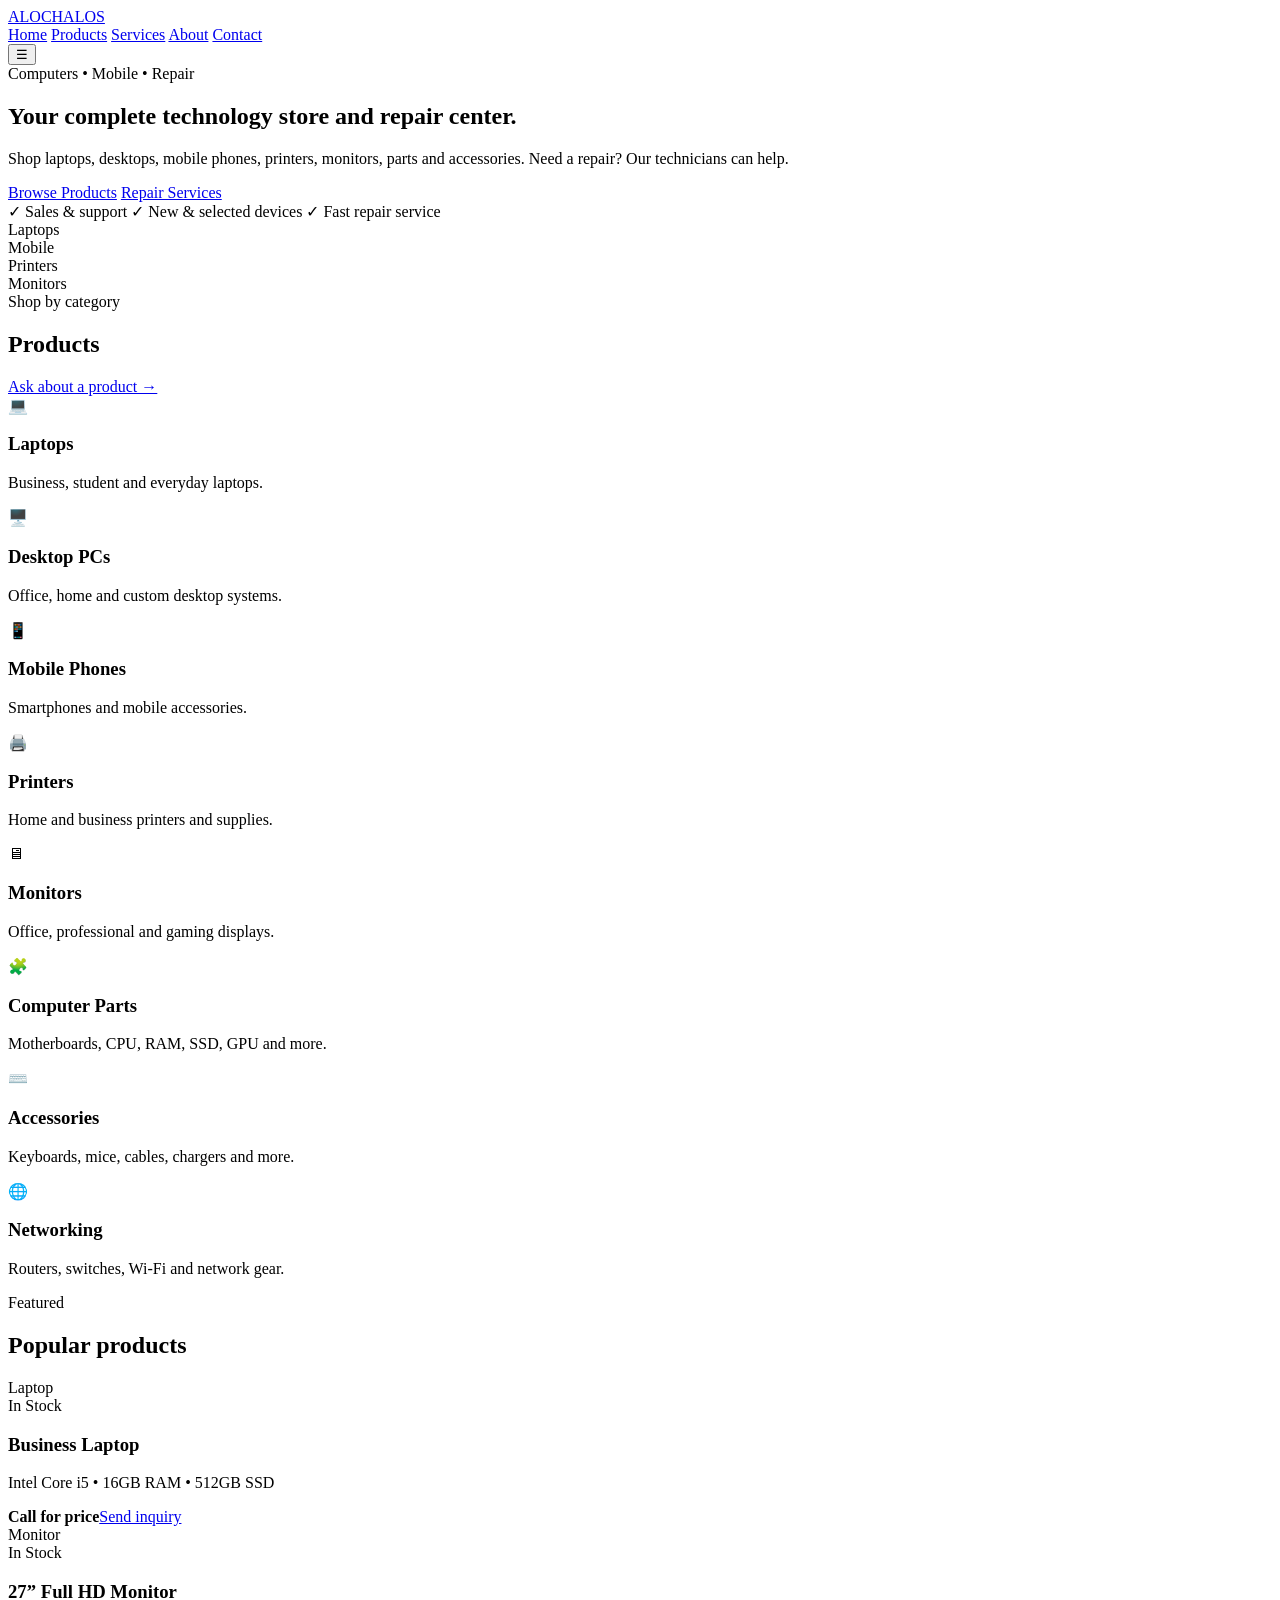
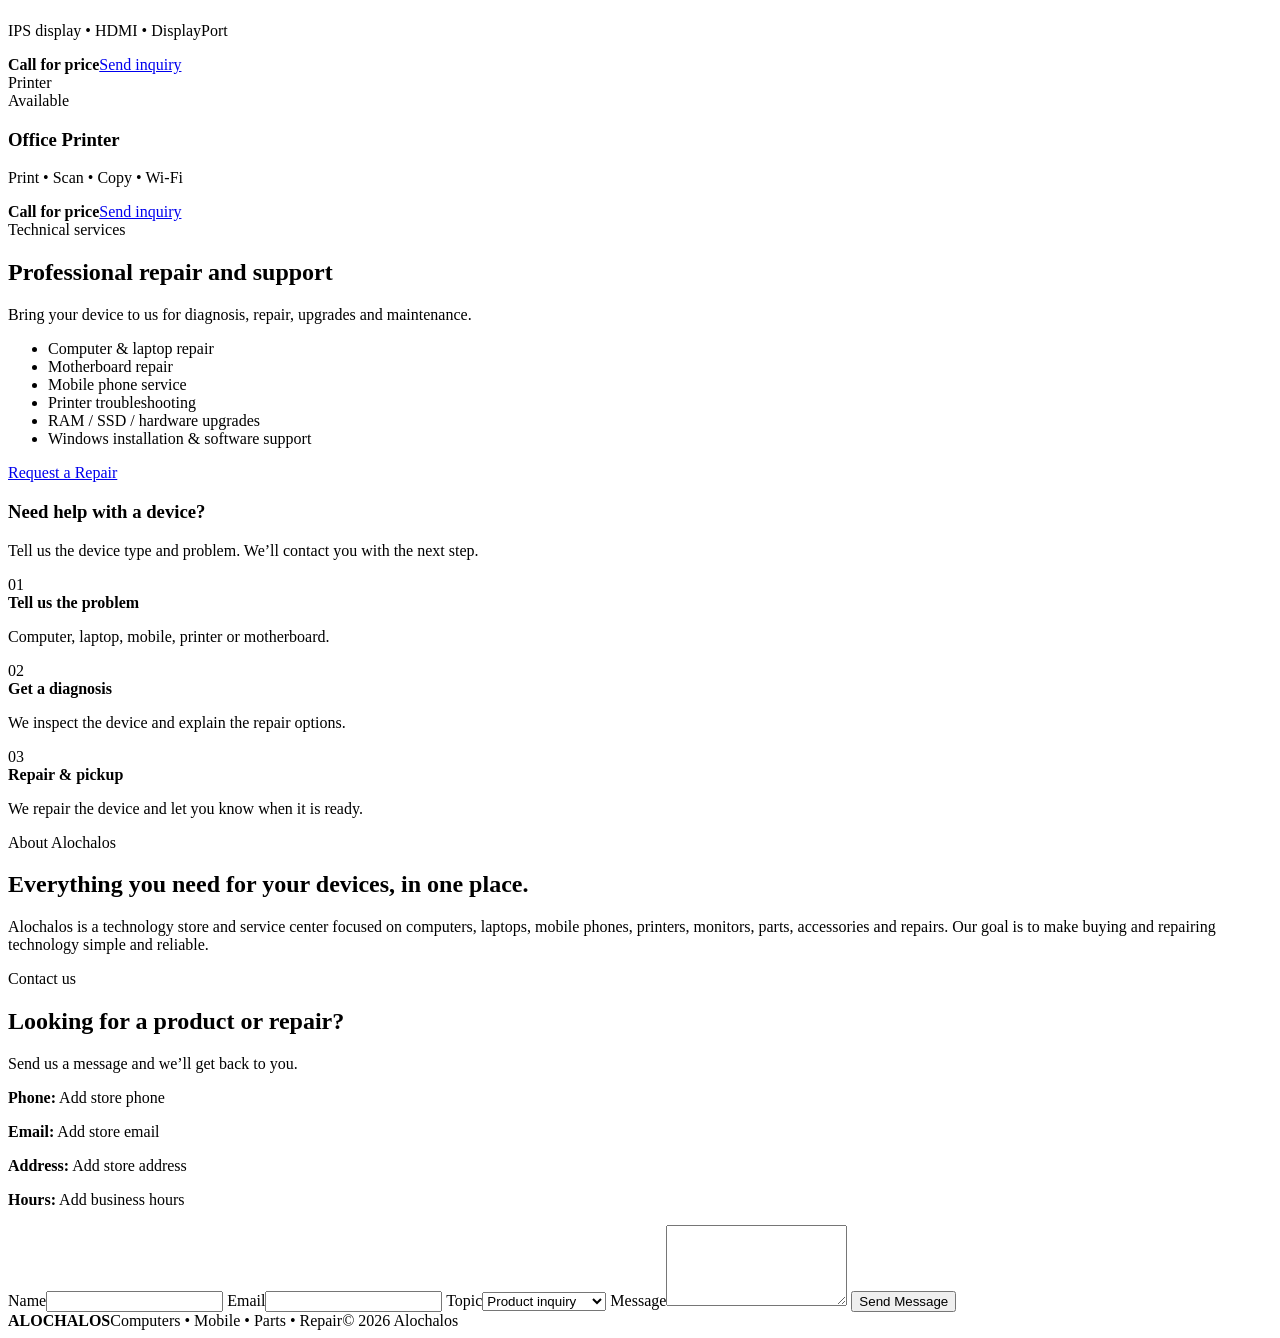
==== index.html @ 3db4b098 "Create initial Alochalos website homepage" ====
<!DOCTYPE html>
<html lang="en">
<head>
  <meta charset="UTF-8" />
  <meta name="viewport" content="width=device-width, initial-scale=1.0" />
  <title>Alochalos | Computers, Mobile & Repair Services</title>
  <meta name="description" content="Alochalos offers computers, laptops, mobile phones, printers, monitors, computer parts and professional repair services." />
  <link rel="stylesheet" href="styles.css" />
</head>
<body>
  <header class="topbar">
    <div class="container nav-wrap">
      <a class="brand" href="#home">ALOCHALOS</a>
      <nav id="nav" class="nav">
        <a href="#home">Home</a>
        <a href="#products">Products</a>
        <a href="#services">Services</a>
        <a href="#about">About</a>
        <a href="#contact">Contact</a>
      </nav>
      <button class="menu-btn" aria-label="Open menu" onclick="toggleMenu()">☰</button>
    </div>
  </header>

  <main>
    <section id="home" class="hero">
      <div class="container hero-grid">
        <div>
          <span class="eyebrow">Computers • Mobile • Repair</span>
          <h1>Your complete technology store and repair center.</h1>
          <p>Shop laptops, desktops, mobile phones, printers, monitors, parts and accessories. Need a repair? Our technicians can help.</p>
          <div class="hero-actions">
            <a class="btn btn-primary" href="#products">Browse Products</a>
            <a class="btn btn-secondary" href="#services">Repair Services</a>
          </div>
          <div class="trust-row">
            <span>✓ Sales & support</span>
            <span>✓ New & selected devices</span>
            <span>✓ Fast repair service</span>
          </div>
        </div>
        <div class="hero-card">
          <div class="device-card laptop"><span>Laptops</span></div>
          <div class="device-card phone"><span>Mobile</span></div>
          <div class="device-card printer"><span>Printers</span></div>
          <div class="device-card monitor"><span>Monitors</span></div>
        </div>
      </div>
    </section>

    <section id="products" class="section">
      <div class="container">
        <div class="section-heading">
          <div><span class="eyebrow">Shop by category</span><h2>Products</h2></div>
          <a class="text-link" href="#contact">Ask about a product →</a>
        </div>
        <div class="category-grid">
          <article class="category"><div class="icon">💻</div><h3>Laptops</h3><p>Business, student and everyday laptops.</p></article>
          <article class="category"><div class="icon">🖥️</div><h3>Desktop PCs</h3><p>Office, home and custom desktop systems.</p></article>
          <article class="category"><div class="icon">📱</div><h3>Mobile Phones</h3><p>Smartphones and mobile accessories.</p></article>
          <article class="category"><div class="icon">🖨️</div><h3>Printers</h3><p>Home and business printers and supplies.</p></article>
          <article class="category"><div class="icon">🖥</div><h3>Monitors</h3><p>Office, professional and gaming displays.</p></article>
          <article class="category"><div class="icon">🧩</div><h3>Computer Parts</h3><p>Motherboards, CPU, RAM, SSD, GPU and more.</p></article>
          <article class="category"><div class="icon">⌨️</div><h3>Accessories</h3><p>Keyboards, mice, cables, chargers and more.</p></article>
          <article class="category"><div class="icon">🌐</div><h3>Networking</h3><p>Routers, switches, Wi‑Fi and network gear.</p></article>
        </div>
      </div>
    </section>

    <section class="section alt">
      <div class="container">
        <div class="section-heading"><div><span class="eyebrow">Featured</span><h2>Popular products</h2></div></div>
        <div class="product-grid">
          <article class="product-card"><div class="product-image">Laptop</div><span class="badge">In Stock</span><h3>Business Laptop</h3><p>Intel Core i5 • 16GB RAM • 512GB SSD</p><strong>Call for price</strong><a href="#contact">Send inquiry</a></article>
          <article class="product-card"><div class="product-image">Monitor</div><span class="badge">In Stock</span><h3>27” Full HD Monitor</h3><p>IPS display • HDMI • DisplayPort</p><strong>Call for price</strong><a href="#contact">Send inquiry</a></article>
          <article class="product-card"><div class="product-image">Printer</div><span class="badge">Available</span><h3>Office Printer</h3><p>Print • Scan • Copy • Wi‑Fi</p><strong>Call for price</strong><a href="#contact">Send inquiry</a></article>
        </div>
      </div>
    </section>

    <section id="services" class="section services-section">
      <div class="container services-grid">
        <div>
          <span class="eyebrow">Technical services</span>
          <h2>Professional repair and support</h2>
          <p>Bring your device to us for diagnosis, repair, upgrades and maintenance.</p>
          <ul class="service-list">
            <li>Computer & laptop repair</li>
            <li>Motherboard repair</li>
            <li>Mobile phone service</li>
            <li>Printer troubleshooting</li>
            <li>RAM / SSD / hardware upgrades</li>
            <li>Windows installation & software support</li>
          </ul>
          <a class="btn btn-primary" href="#contact">Request a Repair</a>
        </div>
        <div class="repair-panel">
          <h3>Need help with a device?</h3>
          <p>Tell us the device type and problem. We’ll contact you with the next step.</p>
          <div class="repair-item"><span>01</span><div><strong>Tell us the problem</strong><p>Computer, laptop, mobile, printer or motherboard.</p></div></div>
          <div class="repair-item"><span>02</span><div><strong>Get a diagnosis</strong><p>We inspect the device and explain the repair options.</p></div></div>
          <div class="repair-item"><span>03</span><div><strong>Repair & pickup</strong><p>We repair the device and let you know when it is ready.</p></div></div>
        </div>
      </div>
    </section>

    <section id="about" class="section alt">
      <div class="container about-grid">
        <div><span class="eyebrow">About Alochalos</span><h2>Everything you need for your devices, in one place.</h2></div>
        <p>Alochalos is a technology store and service center focused on computers, laptops, mobile phones, printers, monitors, parts, accessories and repairs. Our goal is to make buying and repairing technology simple and reliable.</p>
      </div>
    </section>

    <section id="contact" class="section contact-section">
      <div class="container contact-grid">
        <div>
          <span class="eyebrow">Contact us</span>
          <h2>Looking for a product or repair?</h2>
          <p>Send us a message and we’ll get back to you.</p>
          <div class="contact-info">
            <p><strong>Phone:</strong> Add store phone</p>
            <p><strong>Email:</strong> Add store email</p>
            <p><strong>Address:</strong> Add store address</p>
            <p><strong>Hours:</strong> Add business hours</p>
          </div>
        </div>
        <form class="contact-form" action="mailto:info@alochalos.info" method="post" enctype="text/plain">
          <label>Name<input type="text" name="name" required /></label>
          <label>Email<input type="email" name="email" required /></label>
          <label>Topic<select name="topic"><option>Product inquiry</option><option>Repair request</option><option>General question</option></select></label>
          <label>Message<textarea name="message" rows="5" required></textarea></label>
          <button class="btn btn-primary" type="submit">Send Message</button>
        </form>
      </div>
    </section>
  </main>

  <footer class="footer">
    <div class="container footer-row"><strong>ALOCHALOS</strong><span>Computers • Mobile • Parts • Repair</span><span>© 2026 Alochalos</span></div>
  </footer>

  <script src="script.js"></script>
</body>
</html>
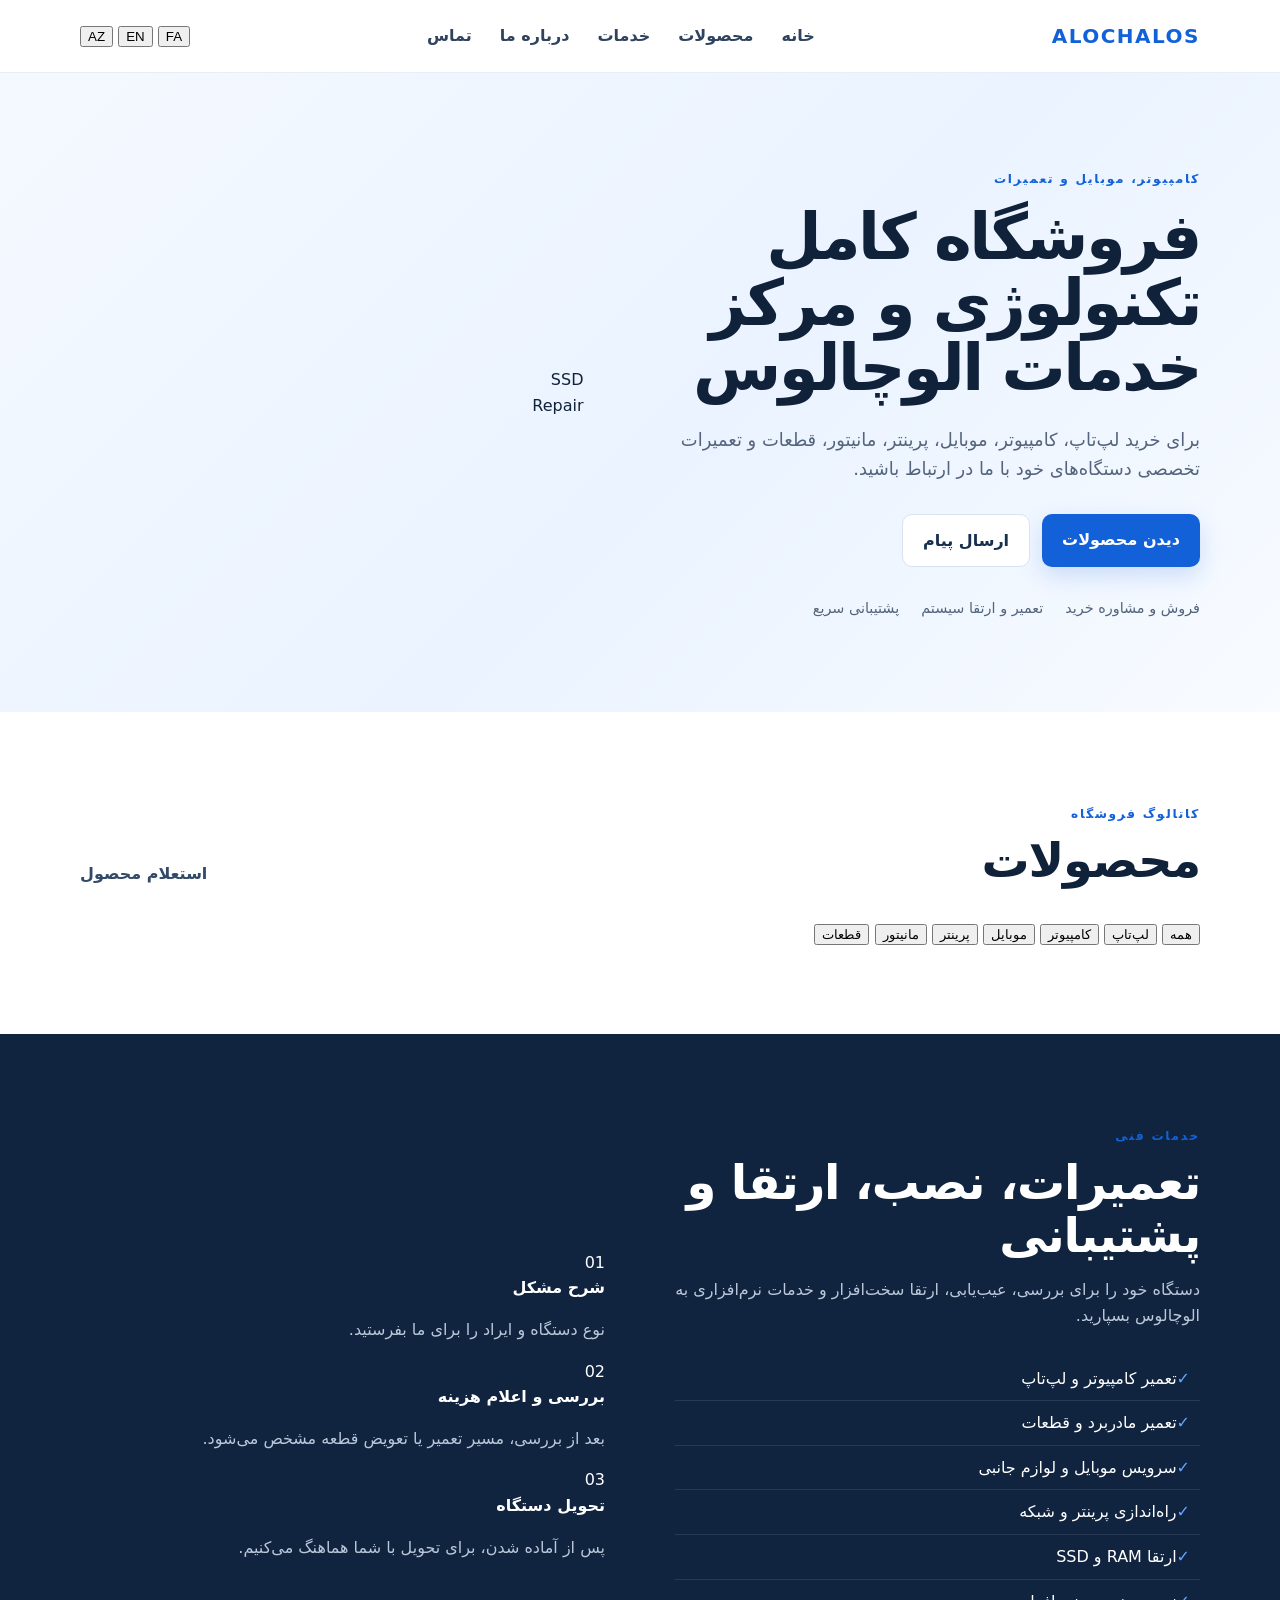
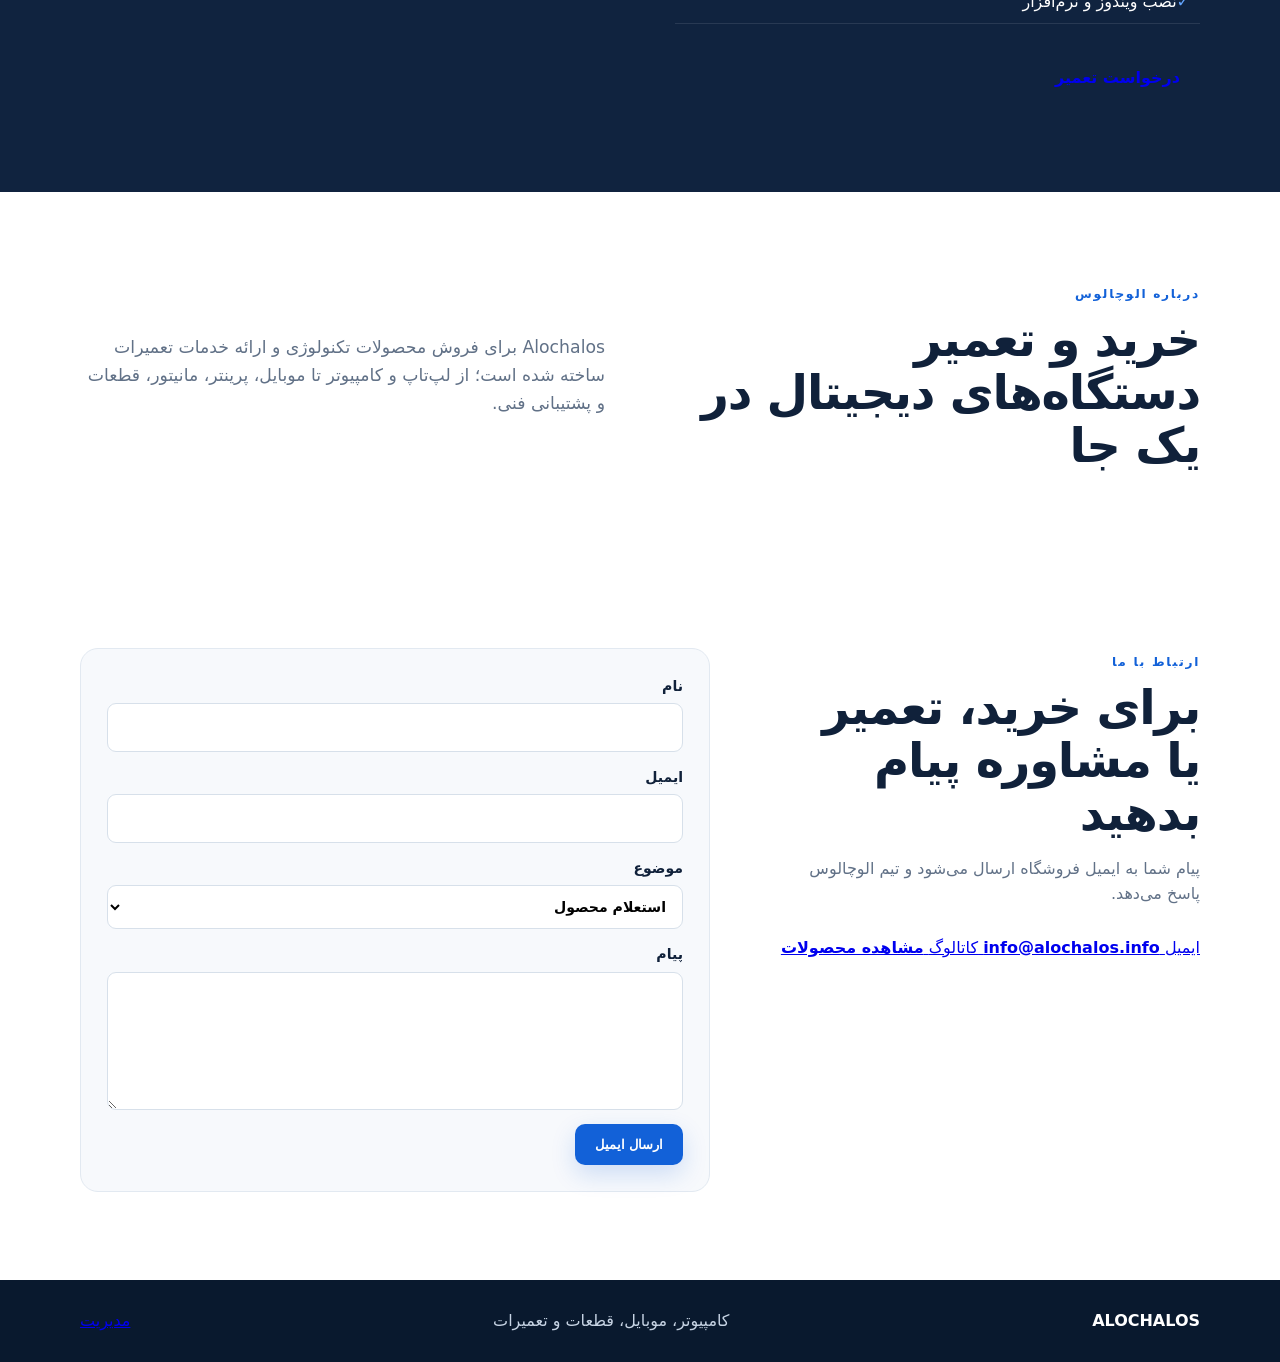
==== commit 75d355b0: "Add multilingual catalog website" ====
--- a/index.html
+++ b/index.html
@@ -1,144 +1,169 @@
-<!DOCTYPE html>
-<html lang="en">
+<!doctype html>
+<html lang="fa" dir="rtl">
 <head>
   <meta charset="UTF-8" />
   <meta name="viewport" content="width=device-width, initial-scale=1.0" />
-  <title>Alochalos | Computers, Mobile & Repair Services</title>
-  <meta name="description" content="Alochalos offers computers, laptops, mobile phones, printers, monitors, computer parts and professional repair services." />
+  <title>Alochalos | فروشگاه تکنولوژی و تعمیرات</title>
+  <meta name="description" content="Alochalos فروشگاه کامپیوتر، لپ‌تاپ، موبایل، پرینتر، مانیتور، قطعات و خدمات تعمیرات تخصصی." />
   <link rel="stylesheet" href="styles.css" />
 </head>
 <body>
   <header class="topbar">
     <div class="container nav-wrap">
-      <a class="brand" href="#home">ALOCHALOS</a>
-      <nav id="nav" class="nav">
-        <a href="#home">Home</a>
-        <a href="#products">Products</a>
-        <a href="#services">Services</a>
-        <a href="#about">About</a>
-        <a href="#contact">Contact</a>
+      <a class="brand" href="#home" aria-label="Alochalos home">ALOCHALOS</a>
+      <nav id="nav" class="nav" aria-label="Main navigation">
+        <a href="#home" data-i18n="nav.home">خانه</a>
+        <a href="#products" data-i18n="nav.products">محصولات</a>
+        <a href="#services" data-i18n="nav.services">خدمات</a>
+        <a href="#about" data-i18n="nav.about">درباره ما</a>
+        <a href="#contact" data-i18n="nav.contact">تماس</a>
       </nav>
-      <button class="menu-btn" aria-label="Open menu" onclick="toggleMenu()">☰</button>
+      <div class="header-actions">
+        <div class="language-tabs" aria-label="Language selector">
+          <button type="button" class="lang-btn active" data-lang="fa">FA</button>
+          <button type="button" class="lang-btn" data-lang="en">EN</button>
+          <button type="button" class="lang-btn" data-lang="az">AZ</button>
+        </div>
+        <button class="menu-btn" type="button" aria-label="Open menu" onclick="toggleMenu()">Menu</button>
+      </div>
     </div>
   </header>
 
   <main>
     <section id="home" class="hero">
       <div class="container hero-grid">
-        <div>
-          <span class="eyebrow">Computers • Mobile • Repair</span>
-          <h1>Your complete technology store and repair center.</h1>
-          <p>Shop laptops, desktops, mobile phones, printers, monitors, parts and accessories. Need a repair? Our technicians can help.</p>
+        <div class="hero-copy">
+          <span class="eyebrow" data-i18n="hero.eyebrow">کامپیوتر، موبایل و تعمیرات</span>
+          <h1 data-i18n="hero.title">فروشگاه کامل تکنولوژی و مرکز خدمات الوچالوس</h1>
+          <p data-i18n="hero.text">برای خرید لپ‌تاپ، کامپیوتر، موبایل، پرینتر، مانیتور، قطعات و تعمیرات تخصصی دستگاه‌های خود با ما در ارتباط باشید.</p>
           <div class="hero-actions">
-            <a class="btn btn-primary" href="#products">Browse Products</a>
-            <a class="btn btn-secondary" href="#services">Repair Services</a>
+            <a class="btn btn-primary" href="#products" data-i18n="hero.productsButton">دیدن محصولات</a>
+            <a class="btn btn-secondary" href="#contact" data-i18n="hero.contactButton">ارسال پیام</a>
           </div>
           <div class="trust-row">
-            <span>✓ Sales & support</span>
-            <span>✓ New & selected devices</span>
-            <span>✓ Fast repair service</span>
+            <span data-i18n="hero.trust1">فروش و مشاوره خرید</span>
+            <span data-i18n="hero.trust2">تعمیر و ارتقا سیستم</span>
+            <span data-i18n="hero.trust3">پشتیبانی سریع</span>
           </div>
         </div>
-        <div class="hero-card">
-          <div class="device-card laptop"><span>Laptops</span></div>
-          <div class="device-card phone"><span>Mobile</span></div>
-          <div class="device-card printer"><span>Printers</span></div>
-          <div class="device-card monitor"><span>Monitors</span></div>
+        <div class="hero-visual" aria-hidden="true">
+          <div class="display-frame">
+            <div class="screen-line wide"></div>
+            <div class="screen-line"></div>
+            <div class="screen-grid">
+              <span></span><span></span><span></span><span></span>
+            </div>
+          </div>
+          <div class="phone-frame"></div>
+          <div class="chip-card">SSD</div>
+          <div class="service-card">Repair</div>
         </div>
       </div>
     </section>
 
-    <section id="products" class="section">
+    <section id="products" class="section products-section">
       <div class="container">
         <div class="section-heading">
-          <div><span class="eyebrow">Shop by category</span><h2>Products</h2></div>
-          <a class="text-link" href="#contact">Ask about a product →</a>
+          <div>
+            <span class="eyebrow" data-i18n="products.eyebrow">کاتالوگ فروشگاه</span>
+            <h2 data-i18n="products.title">محصولات</h2>
+          </div>
+          <a class="text-link" href="#contact" data-i18n="products.askLink">استعلام محصول</a>
         </div>
-        <div class="category-grid">
-          <article class="category"><div class="icon">💻</div><h3>Laptops</h3><p>Business, student and everyday laptops.</p></article>
-          <article class="category"><div class="icon">🖥️</div><h3>Desktop PCs</h3><p>Office, home and custom desktop systems.</p></article>
-          <article class="category"><div class="icon">📱</div><h3>Mobile Phones</h3><p>Smartphones and mobile accessories.</p></article>
-          <article class="category"><div class="icon">🖨️</div><h3>Printers</h3><p>Home and business printers and supplies.</p></article>
-          <article class="category"><div class="icon">🖥</div><h3>Monitors</h3><p>Office, professional and gaming displays.</p></article>
-          <article class="category"><div class="icon">🧩</div><h3>Computer Parts</h3><p>Motherboards, CPU, RAM, SSD, GPU and more.</p></article>
-          <article class="category"><div class="icon">⌨️</div><h3>Accessories</h3><p>Keyboards, mice, cables, chargers and more.</p></article>
-          <article class="category"><div class="icon">🌐</div><h3>Networking</h3><p>Routers, switches, Wi‑Fi and network gear.</p></article>
+
+        <div class="filter-row" id="categoryFilters" aria-label="Product categories">
+          <button class="filter-btn active" type="button" data-filter="all" data-i18n="categories.all">همه</button>
+          <button class="filter-btn" type="button" data-filter="laptops" data-i18n="categories.laptops">لپ‌تاپ</button>
+          <button class="filter-btn" type="button" data-filter="desktops" data-i18n="categories.desktops">کامپیوتر</button>
+          <button class="filter-btn" type="button" data-filter="mobile" data-i18n="categories.mobile">موبایل</button>
+          <button class="filter-btn" type="button" data-filter="printers" data-i18n="categories.printers">پرینتر</button>
+          <button class="filter-btn" type="button" data-filter="monitors" data-i18n="categories.monitors">مانیتور</button>
+          <button class="filter-btn" type="button" data-filter="parts" data-i18n="categories.parts">قطعات</button>
         </div>
-      </div>
-    </section>
 
-    <section class="section alt">
-      <div class="container">
-        <div class="section-heading"><div><span class="eyebrow">Featured</span><h2>Popular products</h2></div></div>
-        <div class="product-grid">
-          <article class="product-card"><div class="product-image">Laptop</div><span class="badge">In Stock</span><h3>Business Laptop</h3><p>Intel Core i5 • 16GB RAM • 512GB SSD</p><strong>Call for price</strong><a href="#contact">Send inquiry</a></article>
-          <article class="product-card"><div class="product-image">Monitor</div><span class="badge">In Stock</span><h3>27” Full HD Monitor</h3><p>IPS display • HDMI • DisplayPort</p><strong>Call for price</strong><a href="#contact">Send inquiry</a></article>
-          <article class="product-card"><div class="product-image">Printer</div><span class="badge">Available</span><h3>Office Printer</h3><p>Print • Scan • Copy • Wi‑Fi</p><strong>Call for price</strong><a href="#contact">Send inquiry</a></article>
-        </div>
+        <div class="product-grid" id="productsGrid" aria-live="polite"></div>
       </div>
     </section>
 
     <section id="services" class="section services-section">
       <div class="container services-grid">
         <div>
-          <span class="eyebrow">Technical services</span>
-          <h2>Professional repair and support</h2>
-          <p>Bring your device to us for diagnosis, repair, upgrades and maintenance.</p>
+          <span class="eyebrow" data-i18n="services.eyebrow">خدمات فنی</span>
+          <h2 data-i18n="services.title">تعمیرات، نصب، ارتقا و پشتیبانی</h2>
+          <p data-i18n="services.text">دستگاه خود را برای بررسی، عیب‌یابی، ارتقا سخت‌افزار و خدمات نرم‌افزاری به الوچالوس بسپارید.</p>
           <ul class="service-list">
-            <li>Computer & laptop repair</li>
-            <li>Motherboard repair</li>
-            <li>Mobile phone service</li>
-            <li>Printer troubleshooting</li>
-            <li>RAM / SSD / hardware upgrades</li>
-            <li>Windows installation & software support</li>
+            <li data-i18n="services.item1">تعمیر کامپیوتر و لپ‌تاپ</li>
+            <li data-i18n="services.item2">تعمیر مادربرد و قطعات</li>
+            <li data-i18n="services.item3">سرویس موبایل و لوازم جانبی</li>
+            <li data-i18n="services.item4">راه‌اندازی پرینتر و شبکه</li>
+            <li data-i18n="services.item5">ارتقا RAM و SSD</li>
+            <li data-i18n="services.item6">نصب ویندوز و نرم‌افزار</li>
           </ul>
-          <a class="btn btn-primary" href="#contact">Request a Repair</a>
+          <a class="btn btn-light" href="#contact" data-i18n="services.button">درخواست تعمیر</a>
         </div>
-        <div class="repair-panel">
-          <h3>Need help with a device?</h3>
-          <p>Tell us the device type and problem. We’ll contact you with the next step.</p>
-          <div class="repair-item"><span>01</span><div><strong>Tell us the problem</strong><p>Computer, laptop, mobile, printer or motherboard.</p></div></div>
-          <div class="repair-item"><span>02</span><div><strong>Get a diagnosis</strong><p>We inspect the device and explain the repair options.</p></div></div>
-          <div class="repair-item"><span>03</span><div><strong>Repair & pickup</strong><p>We repair the device and let you know when it is ready.</p></div></div>
+        <div class="process-panel">
+          <div class="process-item">
+            <span>01</span>
+            <div><strong data-i18n="process.oneTitle">شرح مشکل</strong><p data-i18n="process.oneText">نوع دستگاه و ایراد را برای ما بفرستید.</p></div>
+          </div>
+          <div class="process-item">
+            <span>02</span>
+            <div><strong data-i18n="process.twoTitle">بررسی و اعلام هزینه</strong><p data-i18n="process.twoText">بعد از بررسی، مسیر تعمیر یا تعویض قطعه مشخص می‌شود.</p></div>
+          </div>
+          <div class="process-item">
+            <span>03</span>
+            <div><strong data-i18n="process.threeTitle">تحویل دستگاه</strong><p data-i18n="process.threeText">پس از آماده شدن، برای تحویل با شما هماهنگ می‌کنیم.</p></div>
+          </div>
         </div>
       </div>
     </section>
 
-    <section id="about" class="section alt">
+    <section id="about" class="section about-section">
       <div class="container about-grid">
-        <div><span class="eyebrow">About Alochalos</span><h2>Everything you need for your devices, in one place.</h2></div>
-        <p>Alochalos is a technology store and service center focused on computers, laptops, mobile phones, printers, monitors, parts, accessories and repairs. Our goal is to make buying and repairing technology simple and reliable.</p>
+        <div>
+          <span class="eyebrow" data-i18n="about.eyebrow">درباره الوچالوس</span>
+          <h2 data-i18n="about.title">خرید و تعمیر دستگاه‌های دیجیتال در یک جا</h2>
+        </div>
+        <p data-i18n="about.text">Alochalos برای فروش محصولات تکنولوژی و ارائه خدمات تعمیرات ساخته شده است؛ از لپ‌تاپ و کامپیوتر تا موبایل، پرینتر، مانیتور، قطعات و پشتیبانی فنی.</p>
       </div>
     </section>
 
     <section id="contact" class="section contact-section">
       <div class="container contact-grid">
         <div>
-          <span class="eyebrow">Contact us</span>
-          <h2>Looking for a product or repair?</h2>
-          <p>Send us a message and we’ll get back to you.</p>
+          <span class="eyebrow" data-i18n="contact.eyebrow">ارتباط با ما</span>
+          <h2 data-i18n="contact.title">برای خرید، تعمیر یا مشاوره پیام بدهید</h2>
+          <p data-i18n="contact.text">پیام شما به ایمیل فروشگاه ارسال می‌شود و تیم الوچالوس پاسخ می‌دهد.</p>
           <div class="contact-info">
-            <p><strong>Phone:</strong> Add store phone</p>
-            <p><strong>Email:</strong> Add store email</p>
-            <p><strong>Address:</strong> Add store address</p>
-            <p><strong>Hours:</strong> Add business hours</p>
+            <a class="contact-card" href="mailto:info@alochalos.info">
+              <span data-i18n="contact.emailLabel">ایمیل</span>
+              <strong>info@alochalos.info</strong>
+            </a>
+            <a class="contact-card" href="#products">
+              <span data-i18n="contact.catalogLabel">کاتالوگ</span>
+              <strong data-i18n="contact.catalogText">مشاهده محصولات</strong>
+            </a>
           </div>
         </div>
-        <form class="contact-form" action="mailto:info@alochalos.info" method="post" enctype="text/plain">
-          <label>Name<input type="text" name="name" required /></label>
-          <label>Email<input type="email" name="email" required /></label>
-          <label>Topic<select name="topic"><option>Product inquiry</option><option>Repair request</option><option>General question</option></select></label>
-          <label>Message<textarea name="message" rows="5" required></textarea></label>
-          <button class="btn btn-primary" type="submit">Send Message</button>
+        <form class="contact-form" id="contactForm">
+          <label><span data-i18n="form.name">نام</span><input type="text" name="name" required /></label>
+          <label><span data-i18n="form.email">ایمیل</span><input type="email" name="email" required /></label>
+          <label><span data-i18n="form.topic">موضوع</span><select name="topic"><option data-i18n="form.product">استعلام محصول</option><option data-i18n="form.repair">درخواست تعمیر</option><option data-i18n="form.general">سوال عمومی</option></select></label>
+          <label><span data-i18n="form.message">پیام</span><textarea name="message" rows="5" required></textarea></label>
+          <button class="btn btn-primary" type="submit" data-i18n="form.send">ارسال ایمیل</button>
         </form>
       </div>
     </section>
   </main>
 
   <footer class="footer">
-    <div class="container footer-row"><strong>ALOCHALOS</strong><span>Computers • Mobile • Parts • Repair</span><span>© 2026 Alochalos</span></div>
+    <div class="container footer-row">
+      <strong>ALOCHALOS</strong>
+      <span data-i18n="footer.tagline">کامپیوتر، موبایل، قطعات و تعمیرات</span>
+      <a href="admin.html" data-i18n="footer.admin">مدیریت</a>
+    </div>
   </footer>
 
   <script src="script.js"></script>
 </body>
-</html>+</html>
--- a/styles.css
+++ b/styles.css
@@ -0,0 +1 @@
+*{box-sizing:border-box}html{scroll-behavior:smooth}body{margin:0;font-family:Inter,ui-sans-serif,system-ui,-apple-system,BlinkMacSystemFont,"Segoe UI",sans-serif;color:#10213a;background:#fff;line-height:1.6}.container{width:min(1120px,92%);margin:auto}.topbar{position:sticky;top:0;z-index:20;background:rgba(255,255,255,.94);backdrop-filter:blur(14px);border-bottom:1px solid #e8eef6}.nav-wrap{height:72px;display:flex;align-items:center;justify-content:space-between}.brand{font-weight:900;letter-spacing:1.5px;font-size:1.25rem;color:#1261d8;text-decoration:none}.nav{display:flex;gap:28px}.nav a{color:#30435e;text-decoration:none;font-weight:600}.nav a:hover,.text-link:hover{color:#1261d8}.menu-btn{display:none;border:0;background:none;font-size:1.5rem}.hero{padding:92px 0;background:linear-gradient(135deg,#f5f9ff 0%,#eaf3ff 55%,#f8fbff 100%);overflow:hidden}.hero-grid{display:grid;grid-template-columns:1.05fr .95fr;gap:60px;align-items:center}.eyebrow{text-transform:uppercase;letter-spacing:1.7px;font-size:.76rem;font-weight:800;color:#1261d8}.hero h1{font-size:clamp(2.6rem,5vw,4.7rem);line-height:1.03;letter-spacing:-2.5px;margin:14px 0 24px;max-width:720px}.hero p{font-size:1.12rem;color:#53647c;max-width:620px}.hero-actions{display:flex;gap:12px;margin:30px 0}.btn{display:inline-block;border:0;border-radius:10px;padding:13px 20px;font-weight:750;text-decoration:none;cursor:pointer}.btn-primary{background:#1261d8;color:#fff;box-shadow:0 9px 25px rgba(18,97,216,.18)}.btn-primary:hover{background:#0b51bd}.btn-secondary{background:#fff;color:#16304f;border:1px solid #d8e3f0}.trust-row{display:flex;gap:22px;flex-wrap:wrap;color:#52647b;font-size:.9rem}.hero-card{display:grid;grid-template-columns:1fr 1fr;gap:14px;transform:rotate(2deg)}.device-card{height:180px;border-radius:22px;padding:22px;display:flex;align-items:flex-end;font-size:1.25rem;font-weight:850;box-shadow:0 18px 45px rgba(37,72,118,.12);background:#fff;border:1px solid rgba(255,255,255,.8)}.device-card:nth-child(1){background:linear-gradient(145deg,#1769e0,#69a8ff);color:#fff}.device-card:nth-child(2){background:linear-gradient(145deg,#14263e,#395677);color:#fff}.device-card:nth-child(3){background:linear-gradient(145deg,#fff,#eaf1fa)}.device-card:nth-child(4){background:linear-gradient(145deg,#dbeaff,#fff)}.section{padding:88px 0}.alt{background:#f7f9fc}.section-heading{display:flex;justify-content:space-between;align-items:end;margin-bottom:34px}.section h2{font-size:clamp(2rem,4vw,3rem);line-height:1.1;margin:8px 0 0;letter-spacing:-1.2px}.text-link{color:#314a68;text-decoration:none;font-weight:750}.category-grid{display:grid;grid-template-columns:repeat(4,1fr);gap:16px}.category{border:1px solid #e1e8f1;border-radius:16px;padding:24px;background:#fff;transition:.2s}.category:hover{transform:translateY(-4px);box-shadow:0 16px 35px rgba(40,66,100,.08);border-color:#bcd4f4}.category .icon{font-size:1.8rem}.category h3{margin:13px 0 5px}.category p,.product-card p,.about-grid p,.services-section p,.contact-section p{color:#617187}.product-grid{display:grid;grid-template-columns:repeat(3,1fr);gap:20px}.product-card{background:#fff;border:1px solid #e2e9f1;border-radius:18px;padding:18px;display:flex;flex-direction:column;align-items:flex-start}.product-image{height:190px;width:100%;border-radius:13px;background:linear-gradient(145deg,#e8f2ff,#f9fbfe);display:grid;place-items:center;color:#7190b6;font-size:1.4rem;font-weight:800;margin-bottom:16px}.badge{font-size:.72rem;background:#e8f8ee;color:#247342;padding:4px 8px;border-radius:20px;font-weight:800}.product-card h3{margin:12px 0 0}.product-card strong{margin:4px 0 12px}.product-card a{color:#1261d8;font-weight:750;text-decoration:none}.services-section{background:#10233f;color:#fff}.services-section p{color:#bac8d9}.services-grid{display:grid;grid-template-columns:1fr 1fr;gap:70px;align-items:center}.service-list{list-style:none;padding:0;margin:28px 0}.service-list li{padding:9px 0;border-bottom:1px solid rgba(255,255,255,.1)}.service-list li:before{content:"✓";color:#65a6ff;margin-right:10px}.repair-panel{background:#fff;color:#10213a;padding:30px;border-radius:20px}.repair-panel>p,.repair-item p{color:#687990}.repair-item{display:flex;gap:16px;padding:16px 0;border-top:1px solid #edf1f5}.repair-item>span{display:grid;place-items:center;min-width:38px;height:38px;background:#eaf3ff;color:#1261d8;border-radius:10px;font-weight:850}.repair-item p{margin:2px 0;font-size:.9rem}.about-grid{display:grid;grid-template-columns:1fr 1fr;gap:70px;align-items:center}.about-grid p{font-size:1.08rem}.contact-grid{display:grid;grid-template-columns:.8fr 1.2fr;gap:70px}.contact-info{margin-top:28px}.contact-form{background:#f7f9fc;border:1px solid #e2e9f1;border-radius:18px;padding:26px}.contact-form label{display:block;font-size:.88rem;font-weight:750;margin-bottom:14px}.contact-form input,.contact-form select,.contact-form textarea{display:block;width:100%;margin-top:6px;padding:12px;border:1px solid #d7e0ea;border-radius:9px;background:#fff;font:inherit}.footer{background:#09192e;color:#c7d4e4;padding:28px 0}.footer-row{display:flex;justify-content:space-between;gap:20px;flex-wrap:wrap}.footer strong{color:#fff}@media(max-width:850px){.nav{display:none;position:absolute;top:72px;left:0;right:0;background:#fff;padding:22px 5%;flex-direction:column;border-bottom:1px solid #e4ebf3}.nav.open{display:flex}.menu-btn{display:block}.hero{padding:65px 0}.hero-grid,.services-grid,.about-grid,.contact-grid{grid-template-columns:1fr}.hero-card{margin-top:20px}.category-grid{grid-template-columns:repeat(2,1fr)}.product-grid{grid-template-columns:1fr}.services-grid,.about-grid,.contact-grid{gap:38px}}@media(max-width:520px){.category-grid{grid-template-columns:1fr}.hero-card{grid-template-columns:1fr 1fr}.device-card{height:130px;padding:15px}.hero-actions{flex-direction:column}.btn{text-align:center}.section{padding:65px 0}.section-heading{align-items:flex-start;gap:15px;flex-direction:column}}
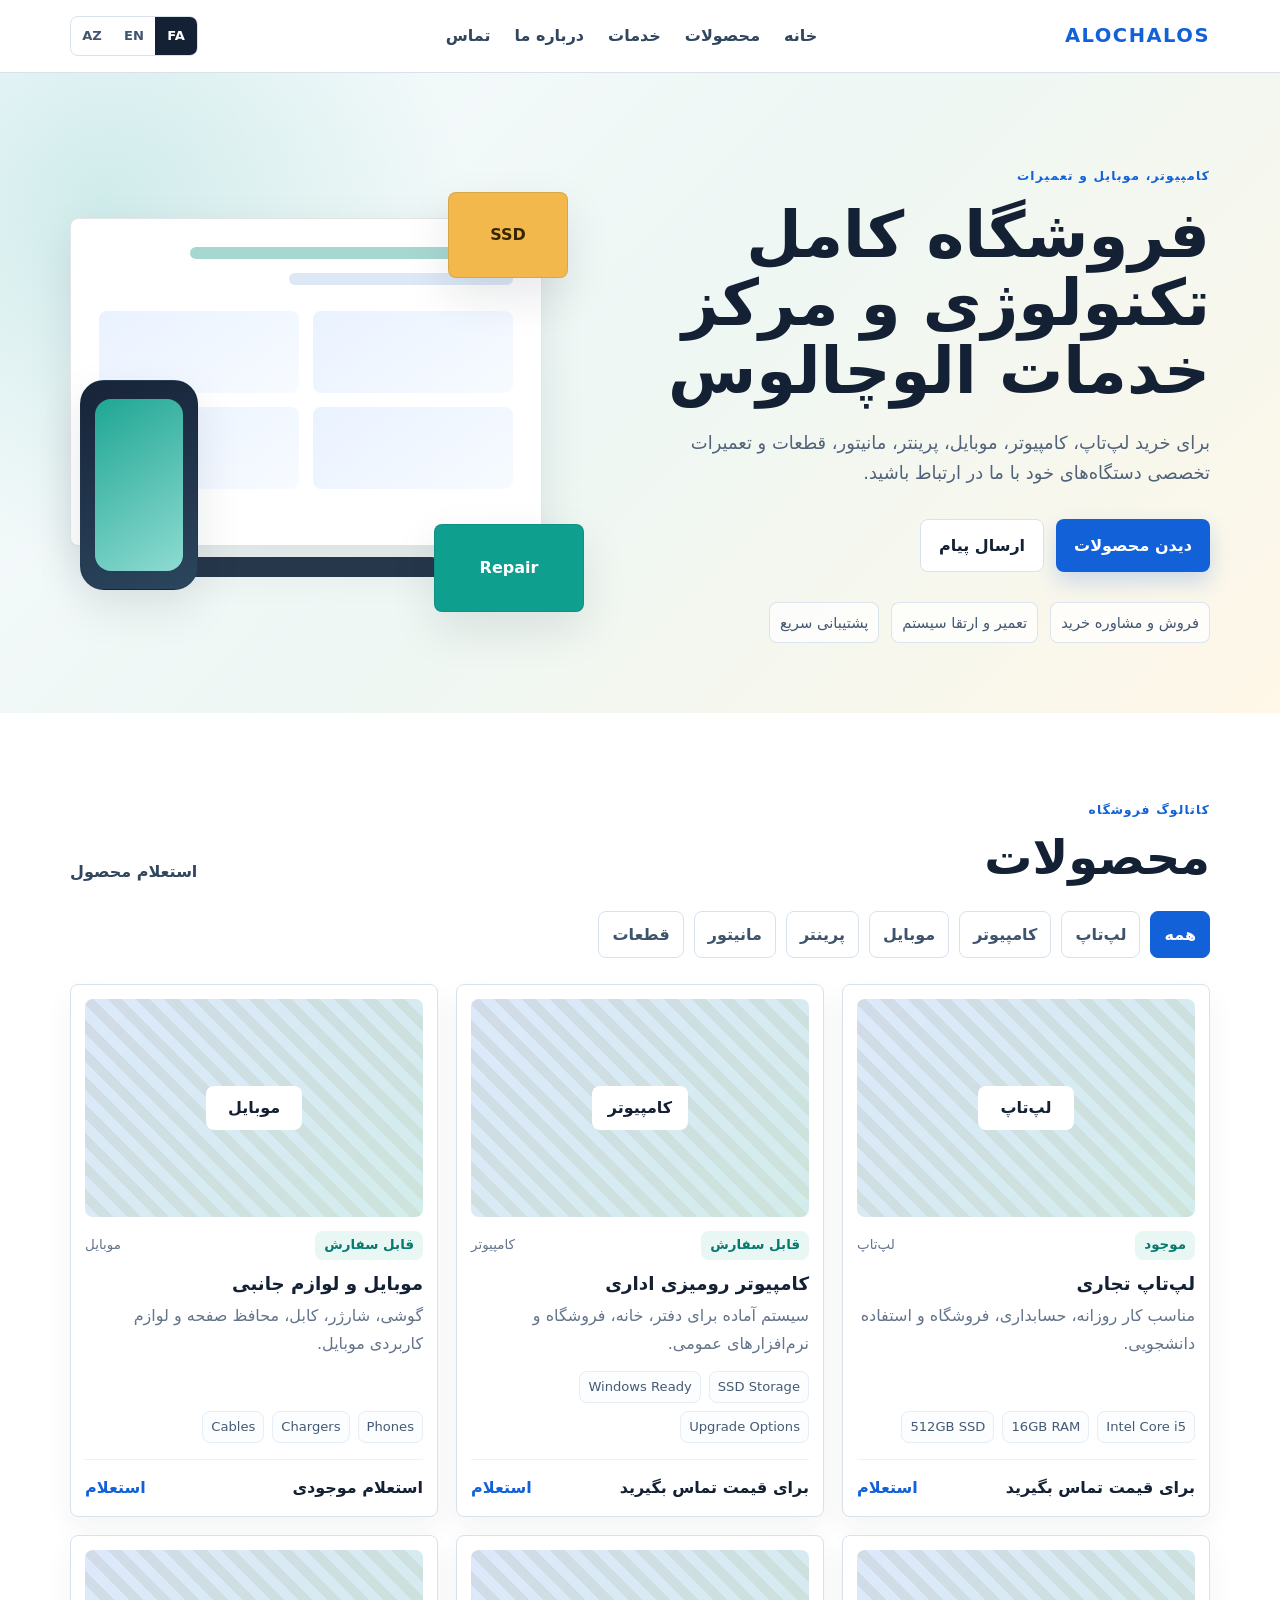
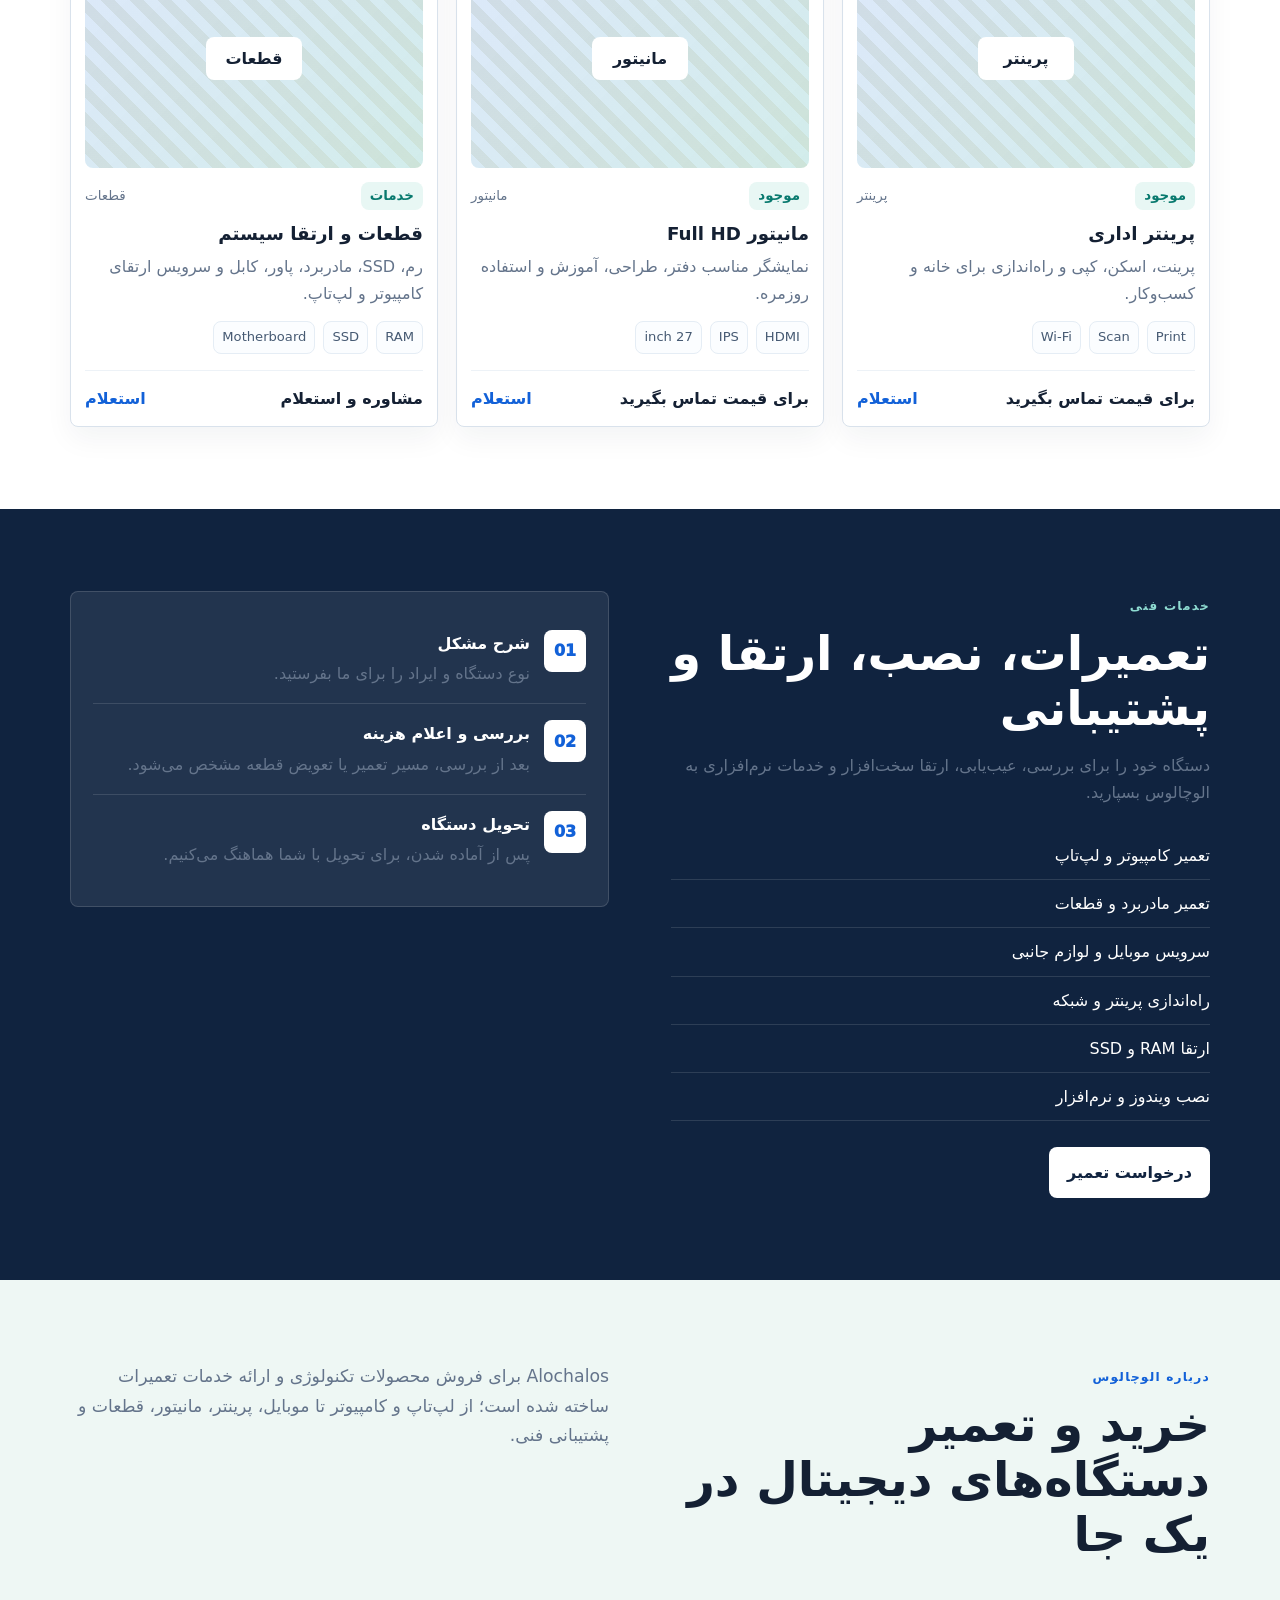
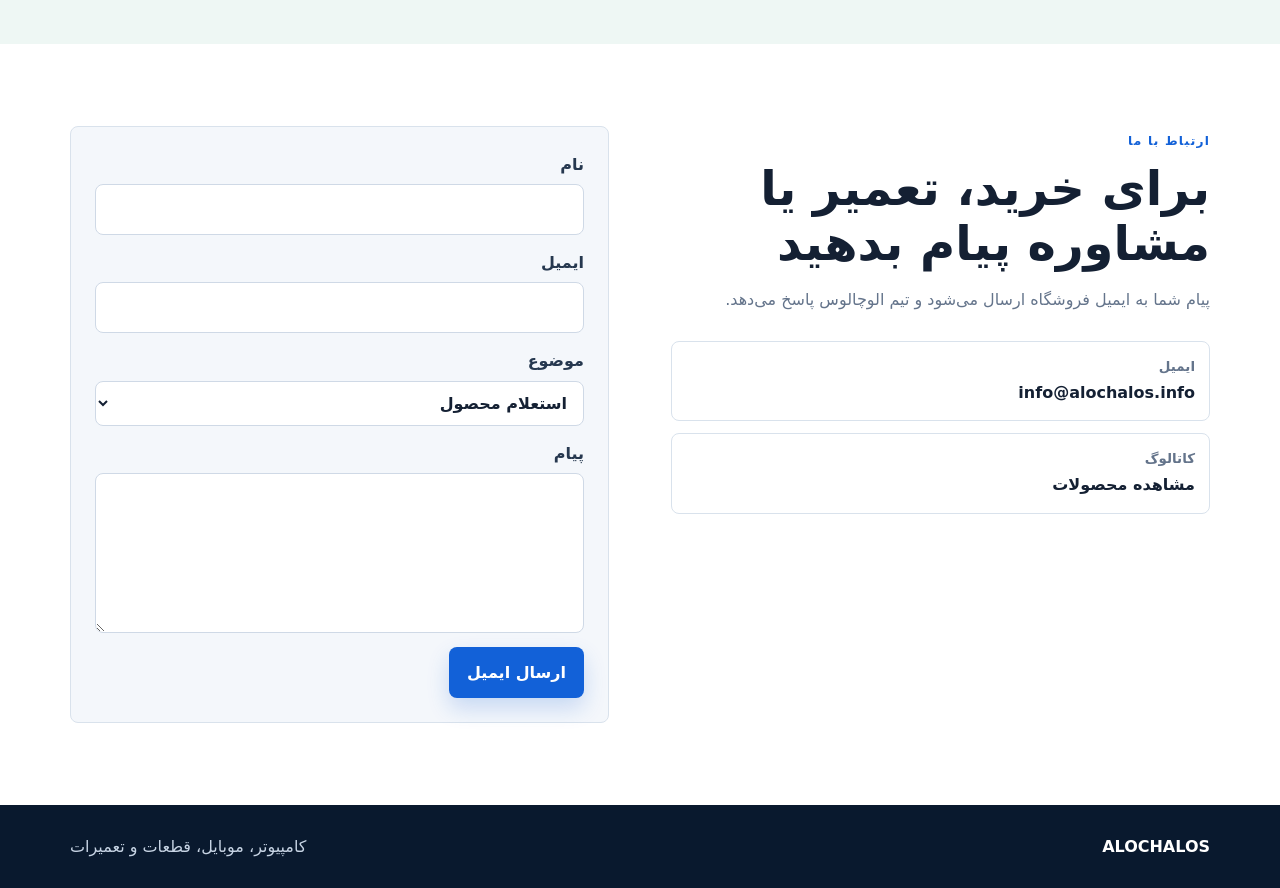
==== commit eaaa5406: "Remove admin link from footer" ====
--- a/index.html
+++ b/index.html
@@ -160,10 +160,9 @@
     <div class="container footer-row">
       <strong>ALOCHALOS</strong>
       <span data-i18n="footer.tagline">کامپیوتر، موبایل، قطعات و تعمیرات</span>
-      <a href="admin.html" data-i18n="footer.admin">مدیریت</a>
     </div>
   </footer>
 
   <script src="script.js"></script>
 </body>
-</html>
+</html>
--- a/styles.css
+++ b/styles.css
@@ -1 +1,921 @@
-*{box-sizing:border-box}html{scroll-behavior:smooth}body{margin:0;font-family:Inter,ui-sans-serif,system-ui,-apple-system,BlinkMacSystemFont,"Segoe UI",sans-serif;color:#10213a;background:#fff;line-height:1.6}.container{width:min(1120px,92%);margin:auto}.topbar{position:sticky;top:0;z-index:20;background:rgba(255,255,255,.94);backdrop-filter:blur(14px);border-bottom:1px solid #e8eef6}.nav-wrap{height:72px;display:flex;align-items:center;justify-content:space-between}.brand{font-weight:900;letter-spacing:1.5px;font-size:1.25rem;color:#1261d8;text-decoration:none}.nav{display:flex;gap:28px}.nav a{color:#30435e;text-decoration:none;font-weight:600}.nav a:hover,.text-link:hover{color:#1261d8}.menu-btn{display:none;border:0;background:none;font-size:1.5rem}.hero{padding:92px 0;background:linear-gradient(135deg,#f5f9ff 0%,#eaf3ff 55%,#f8fbff 100%);overflow:hidden}.hero-grid{display:grid;grid-template-columns:1.05fr .95fr;gap:60px;align-items:center}.eyebrow{text-transform:uppercase;letter-spacing:1.7px;font-size:.76rem;font-weight:800;color:#1261d8}.hero h1{font-size:clamp(2.6rem,5vw,4.7rem);line-height:1.03;letter-spacing:-2.5px;margin:14px 0 24px;max-width:720px}.hero p{font-size:1.12rem;color:#53647c;max-width:620px}.hero-actions{display:flex;gap:12px;margin:30px 0}.btn{display:inline-block;border:0;border-radius:10px;padding:13px 20px;font-weight:750;text-decoration:none;cursor:pointer}.btn-primary{background:#1261d8;color:#fff;box-shadow:0 9px 25px rgba(18,97,216,.18)}.btn-primary:hover{background:#0b51bd}.btn-secondary{background:#fff;color:#16304f;border:1px solid #d8e3f0}.trust-row{display:flex;gap:22px;flex-wrap:wrap;color:#52647b;font-size:.9rem}.hero-card{display:grid;grid-template-columns:1fr 1fr;gap:14px;transform:rotate(2deg)}.device-card{height:180px;border-radius:22px;padding:22px;display:flex;align-items:flex-end;font-size:1.25rem;font-weight:850;box-shadow:0 18px 45px rgba(37,72,118,.12);background:#fff;border:1px solid rgba(255,255,255,.8)}.device-card:nth-child(1){background:linear-gradient(145deg,#1769e0,#69a8ff);color:#fff}.device-card:nth-child(2){background:linear-gradient(145deg,#14263e,#395677);color:#fff}.device-card:nth-child(3){background:linear-gradient(145deg,#fff,#eaf1fa)}.device-card:nth-child(4){background:linear-gradient(145deg,#dbeaff,#fff)}.section{padding:88px 0}.alt{background:#f7f9fc}.section-heading{display:flex;justify-content:space-between;align-items:end;margin-bottom:34px}.section h2{font-size:clamp(2rem,4vw,3rem);line-height:1.1;margin:8px 0 0;letter-spacing:-1.2px}.text-link{color:#314a68;text-decoration:none;font-weight:750}.category-grid{display:grid;grid-template-columns:repeat(4,1fr);gap:16px}.category{border:1px solid #e1e8f1;border-radius:16px;padding:24px;background:#fff;transition:.2s}.category:hover{transform:translateY(-4px);box-shadow:0 16px 35px rgba(40,66,100,.08);border-color:#bcd4f4}.category .icon{font-size:1.8rem}.category h3{margin:13px 0 5px}.category p,.product-card p,.about-grid p,.services-section p,.contact-section p{color:#617187}.product-grid{display:grid;grid-template-columns:repeat(3,1fr);gap:20px}.product-card{background:#fff;border:1px solid #e2e9f1;border-radius:18px;padding:18px;display:flex;flex-direction:column;align-items:flex-start}.product-image{height:190px;width:100%;border-radius:13px;background:linear-gradient(145deg,#e8f2ff,#f9fbfe);display:grid;place-items:center;color:#7190b6;font-size:1.4rem;font-weight:800;margin-bottom:16px}.badge{font-size:.72rem;background:#e8f8ee;color:#247342;padding:4px 8px;border-radius:20px;font-weight:800}.product-card h3{margin:12px 0 0}.product-card strong{margin:4px 0 12px}.product-card a{color:#1261d8;font-weight:750;text-decoration:none}.services-section{background:#10233f;color:#fff}.services-section p{color:#bac8d9}.services-grid{display:grid;grid-template-columns:1fr 1fr;gap:70px;align-items:center}.service-list{list-style:none;padding:0;margin:28px 0}.service-list li{padding:9px 0;border-bottom:1px solid rgba(255,255,255,.1)}.service-list li:before{content:"✓";color:#65a6ff;margin-right:10px}.repair-panel{background:#fff;color:#10213a;padding:30px;border-radius:20px}.repair-panel>p,.repair-item p{color:#687990}.repair-item{display:flex;gap:16px;padding:16px 0;border-top:1px solid #edf1f5}.repair-item>span{display:grid;place-items:center;min-width:38px;height:38px;background:#eaf3ff;color:#1261d8;border-radius:10px;font-weight:850}.repair-item p{margin:2px 0;font-size:.9rem}.about-grid{display:grid;grid-template-columns:1fr 1fr;gap:70px;align-items:center}.about-grid p{font-size:1.08rem}.contact-grid{display:grid;grid-template-columns:.8fr 1.2fr;gap:70px}.contact-info{margin-top:28px}.contact-form{background:#f7f9fc;border:1px solid #e2e9f1;border-radius:18px;padding:26px}.contact-form label{display:block;font-size:.88rem;font-weight:750;margin-bottom:14px}.contact-form input,.contact-form select,.contact-form textarea{display:block;width:100%;margin-top:6px;padding:12px;border:1px solid #d7e0ea;border-radius:9px;background:#fff;font:inherit}.footer{background:#09192e;color:#c7d4e4;padding:28px 0}.footer-row{display:flex;justify-content:space-between;gap:20px;flex-wrap:wrap}.footer strong{color:#fff}@media(max-width:850px){.nav{display:none;position:absolute;top:72px;left:0;right:0;background:#fff;padding:22px 5%;flex-direction:column;border-bottom:1px solid #e4ebf3}.nav.open{display:flex}.menu-btn{display:block}.hero{padding:65px 0}.hero-grid,.services-grid,.about-grid,.contact-grid{grid-template-columns:1fr}.hero-card{margin-top:20px}.category-grid{grid-template-columns:repeat(2,1fr)}.product-grid{grid-template-columns:1fr}.services-grid,.about-grid,.contact-grid{gap:38px}}@media(max-width:520px){.category-grid{grid-template-columns:1fr}.hero-card{grid-template-columns:1fr 1fr}.device-card{height:130px;padding:15px}.hero-actions{flex-direction:column}.btn{text-align:center}.section{padding:65px 0}.section-heading{align-items:flex-start;gap:15px;flex-direction:column}}+:root {
+  --ink: #142033;
+  --muted: #64748b;
+  --line: #d9e2ec;
+  --panel: #ffffff;
+  --soft: #f4f7fb;
+  --soft-2: #eef7f4;
+  --primary: #1261d8;
+  --primary-dark: #0d4ca8;
+  --accent: #0f9f8f;
+  --gold: #f2b84b;
+  --danger: #c2414b;
+  --shadow: 0 18px 45px rgba(20, 32, 51, 0.10);
+}
+
+* {
+  box-sizing: border-box;
+}
+
+html {
+  scroll-behavior: smooth;
+}
+
+body {
+  margin: 0;
+  font-family: Inter, ui-sans-serif, system-ui, -apple-system, BlinkMacSystemFont, "Segoe UI", Tahoma, Arial, sans-serif;
+  color: var(--ink);
+  background: #fff;
+  line-height: 1.7;
+}
+
+body.admin-body {
+  background: var(--soft);
+}
+
+button,
+input,
+select,
+textarea {
+  font: inherit;
+}
+
+img {
+  max-width: 100%;
+  display: block;
+}
+
+.container {
+  width: min(1140px, 92%);
+  margin: auto;
+}
+
+.topbar {
+  position: sticky;
+  top: 0;
+  z-index: 20;
+  background: rgba(255, 255, 255, 0.95);
+  backdrop-filter: blur(14px);
+  border-bottom: 1px solid var(--line);
+}
+
+.nav-wrap {
+  min-height: 72px;
+  display: flex;
+  align-items: center;
+  justify-content: space-between;
+  gap: 24px;
+}
+
+.brand {
+  font-weight: 900;
+  letter-spacing: 1.5px;
+  font-size: 1.22rem;
+  color: var(--primary);
+  text-decoration: none;
+  white-space: nowrap;
+}
+
+.nav {
+  display: flex;
+  align-items: center;
+  gap: 24px;
+}
+
+.nav a,
+.text-link,
+.footer a {
+  color: #31465f;
+  text-decoration: none;
+  font-weight: 750;
+}
+
+.nav a:hover,
+.text-link:hover,
+.footer a:hover {
+  color: var(--primary);
+}
+
+.header-actions {
+  display: flex;
+  align-items: center;
+  gap: 12px;
+}
+
+.language-tabs {
+  display: grid;
+  grid-template-columns: repeat(3, 1fr);
+  border: 1px solid var(--line);
+  border-radius: 8px;
+  background: #fff;
+  overflow: hidden;
+}
+
+.lang-btn {
+  border: 0;
+  background: transparent;
+  min-width: 42px;
+  height: 38px;
+  cursor: pointer;
+  color: #42556f;
+  font-size: 0.82rem;
+  font-weight: 850;
+}
+
+.lang-btn.active {
+  background: var(--ink);
+  color: #fff;
+}
+
+.menu-btn {
+  display: none;
+  border: 1px solid var(--line);
+  background: #fff;
+  border-radius: 8px;
+  padding: 8px 12px;
+  color: var(--ink);
+  cursor: pointer;
+  font-weight: 800;
+}
+
+.hero {
+  padding: 88px 0 70px;
+  overflow: hidden;
+  background:
+    radial-gradient(circle at 8% 20%, rgba(15, 159, 143, 0.16), transparent 28%),
+    linear-gradient(135deg, #f7fbff 0%, #eef7f4 48%, #fff7e8 100%);
+}
+
+.hero-grid {
+  display: grid;
+  grid-template-columns: minmax(0, 1.05fr) minmax(320px, 0.95fr);
+  gap: 58px;
+  align-items: center;
+}
+
+.eyebrow {
+  display: inline-block;
+  text-transform: uppercase;
+  letter-spacing: 1.2px;
+  font-size: 0.76rem;
+  font-weight: 900;
+  color: var(--primary);
+}
+
+.hero h1,
+.section h2 {
+  letter-spacing: 0;
+}
+
+.hero h1 {
+  font-size: clamp(2.45rem, 5vw, 4.55rem);
+  line-height: 1.06;
+  margin: 14px 0 22px;
+  max-width: 780px;
+}
+
+.hero p {
+  color: #51627a;
+  font-size: 1.12rem;
+  max-width: 680px;
+}
+
+.hero-actions {
+  display: flex;
+  gap: 12px;
+  margin: 30px 0;
+  flex-wrap: wrap;
+}
+
+.btn {
+  display: inline-flex;
+  min-height: 46px;
+  align-items: center;
+  justify-content: center;
+  border: 0;
+  border-radius: 8px;
+  padding: 12px 18px;
+  font-weight: 850;
+  text-decoration: none;
+  cursor: pointer;
+  transition: 0.18s ease;
+}
+
+.btn-primary {
+  background: var(--primary);
+  color: #fff;
+  box-shadow: 0 10px 22px rgba(18, 97, 216, 0.20);
+}
+
+.btn-primary:hover {
+  background: var(--primary-dark);
+}
+
+.btn-secondary,
+.btn-muted {
+  background: #fff;
+  color: var(--ink);
+  border: 1px solid var(--line);
+}
+
+.btn-secondary:hover,
+.btn-muted:hover {
+  border-color: #a9bdd3;
+}
+
+.btn-light {
+  background: #fff;
+  color: #10233f;
+}
+
+.btn-danger {
+  background: var(--danger);
+  color: #fff;
+}
+
+.trust-row {
+  display: flex;
+  gap: 12px;
+  flex-wrap: wrap;
+  color: #435772;
+  font-size: 0.92rem;
+}
+
+.trust-row span {
+  background: rgba(255, 255, 255, 0.72);
+  border: 1px solid rgba(217, 226, 236, 0.9);
+  border-radius: 8px;
+  padding: 7px 10px;
+}
+
+.hero-visual {
+  position: relative;
+  min-height: 420px;
+}
+
+.display-frame,
+.phone-frame,
+.chip-card,
+.service-card {
+  position: absolute;
+  border: 1px solid rgba(20, 32, 51, 0.12);
+  box-shadow: var(--shadow);
+}
+
+.display-frame {
+  inset: 26px 42px 66px 0;
+  border-radius: 8px;
+  background: #ffffff;
+  padding: 28px;
+}
+
+.display-frame::after {
+  content: "";
+  position: absolute;
+  left: 22%;
+  right: 22%;
+  bottom: -32px;
+  height: 20px;
+  border-radius: 6px 6px 0 0;
+  background: #26364b;
+}
+
+.screen-line {
+  height: 12px;
+  width: 54%;
+  border-radius: 8px;
+  background: #dce8f5;
+  margin-bottom: 14px;
+}
+
+.screen-line.wide {
+  width: 78%;
+  background: #a7d8d0;
+}
+
+.screen-grid {
+  display: grid;
+  grid-template-columns: repeat(2, 1fr);
+  gap: 14px;
+  margin-top: 26px;
+}
+
+.screen-grid span {
+  min-height: 82px;
+  border-radius: 8px;
+  background: linear-gradient(145deg, #eaf2ff, #f7fbff);
+}
+
+.phone-frame {
+  width: 118px;
+  height: 210px;
+  left: 10px;
+  bottom: 22px;
+  border-radius: 24px;
+  background: linear-gradient(160deg, #172338, #2b465e);
+}
+
+.phone-frame::after {
+  content: "";
+  position: absolute;
+  inset: 18px 14px;
+  border-radius: 16px;
+  background: linear-gradient(145deg, #1fa694, #8edbd1);
+}
+
+.chip-card,
+.service-card {
+  display: grid;
+  place-items: center;
+  border-radius: 8px;
+  font-weight: 900;
+}
+
+.chip-card {
+  right: 16px;
+  top: 0;
+  width: 120px;
+  height: 86px;
+  background: var(--gold);
+  color: #382600;
+}
+
+.service-card {
+  right: 0;
+  bottom: 0;
+  width: 150px;
+  height: 88px;
+  background: var(--accent);
+  color: #fff;
+}
+
+.section {
+  padding: 82px 0;
+}
+
+.products-section,
+.about-section {
+  background: #fff;
+}
+
+.section-heading {
+  display: flex;
+  justify-content: space-between;
+  align-items: end;
+  gap: 24px;
+  margin-bottom: 26px;
+}
+
+.section h2 {
+  font-size: clamp(2rem, 4vw, 3rem);
+  line-height: 1.14;
+  margin: 8px 0 0;
+}
+
+.filter-row {
+  display: flex;
+  flex-wrap: wrap;
+  gap: 10px;
+  margin-bottom: 26px;
+}
+
+.filter-btn {
+  border: 1px solid var(--line);
+  background: #fff;
+  border-radius: 8px;
+  color: #40536c;
+  cursor: pointer;
+  font-weight: 850;
+  padding: 9px 13px;
+}
+
+.filter-btn.active {
+  background: var(--primary);
+  border-color: var(--primary);
+  color: #fff;
+}
+
+.product-grid {
+  display: grid;
+  grid-template-columns: repeat(3, minmax(0, 1fr));
+  gap: 18px;
+}
+
+.product-card {
+  border: 1px solid var(--line);
+  border-radius: 8px;
+  background: #fff;
+  padding: 14px;
+  display: flex;
+  flex-direction: column;
+  min-height: 100%;
+  box-shadow: 0 12px 28px rgba(20, 32, 51, 0.05);
+}
+
+.product-thumb {
+  width: 100%;
+  aspect-ratio: 1.55;
+  border-radius: 8px;
+  overflow: hidden;
+  background: linear-gradient(145deg, #e9f4ff, #f8fbff);
+  margin-bottom: 14px;
+}
+
+.product-thumb img {
+  width: 100%;
+  height: 100%;
+  object-fit: cover;
+}
+
+.product-thumb-fallback {
+  width: 100%;
+  height: 100%;
+  display: grid;
+  place-items: center;
+  background:
+    linear-gradient(135deg, rgba(18, 97, 216, 0.12), rgba(15, 159, 143, 0.18)),
+    repeating-linear-gradient(45deg, rgba(255, 255, 255, 0.7) 0 10px, rgba(242, 184, 75, 0.12) 10px 20px);
+}
+
+.product-thumb-fallback span {
+  display: inline-flex;
+  align-items: center;
+  justify-content: center;
+  min-width: 96px;
+  min-height: 42px;
+  border-radius: 8px;
+  background: #fff;
+  color: var(--ink);
+  font-weight: 900;
+  padding: 8px 12px;
+}
+
+.product-meta {
+  display: flex;
+  align-items: center;
+  justify-content: space-between;
+  gap: 10px;
+  color: var(--muted);
+  font-size: 0.84rem;
+}
+
+.badge {
+  display: inline-flex;
+  align-items: center;
+  min-height: 26px;
+  padding: 3px 9px;
+  border-radius: 8px;
+  background: #e8f7f4;
+  color: #08796e;
+  font-weight: 900;
+}
+
+.product-card h3 {
+  margin: 12px 0 6px;
+  font-size: 1.14rem;
+  line-height: 1.35;
+}
+
+.product-card p,
+.about-grid p,
+.services-grid p,
+.contact-section p,
+.process-item p {
+  color: var(--muted);
+}
+
+.product-card p {
+  margin: 0 0 14px;
+}
+
+.spec-row {
+  display: flex;
+  gap: 8px;
+  flex-wrap: wrap;
+  margin-top: auto;
+}
+
+.spec-row span {
+  border: 1px solid #e5edf5;
+  border-radius: 8px;
+  padding: 4px 8px;
+  color: #465a73;
+  font-size: 0.82rem;
+  background: #fbfdff;
+}
+
+.product-footer {
+  display: flex;
+  align-items: center;
+  justify-content: space-between;
+  gap: 12px;
+  margin-top: 16px;
+  padding-top: 14px;
+  border-top: 1px solid #edf2f7;
+}
+
+.product-footer a {
+  color: var(--primary);
+  text-decoration: none;
+  font-weight: 900;
+}
+
+.state-text {
+  grid-column: 1 / -1;
+  margin: 0;
+  padding: 24px;
+  border: 1px dashed var(--line);
+  border-radius: 8px;
+  background: var(--soft);
+  color: var(--muted);
+}
+
+.services-section {
+  background: #10233f;
+  color: #fff;
+}
+
+.services-section .eyebrow {
+  color: #8edbd1;
+}
+
+.services-grid,
+.about-grid,
+.contact-grid {
+  display: grid;
+  grid-template-columns: 1fr 1fr;
+  gap: 62px;
+  align-items: start;
+}
+
+.service-list {
+  list-style: none;
+  padding: 0;
+  margin: 26px 0;
+}
+
+.service-list li {
+  padding: 10px 0;
+  border-bottom: 1px solid rgba(255, 255, 255, 0.12);
+}
+
+.process-panel {
+  background: rgba(255, 255, 255, 0.08);
+  border: 1px solid rgba(255, 255, 255, 0.14);
+  border-radius: 8px;
+  padding: 22px;
+}
+
+.process-item {
+  display: flex;
+  gap: 14px;
+  padding: 16px 0;
+}
+
+.process-item + .process-item {
+  border-top: 1px solid rgba(255, 255, 255, 0.12);
+}
+
+.process-item > span {
+  display: grid;
+  place-items: center;
+  width: 42px;
+  height: 42px;
+  flex: 0 0 42px;
+  border-radius: 8px;
+  background: #fff;
+  color: var(--primary);
+  font-weight: 950;
+}
+
+.process-item p {
+  margin: 3px 0 0;
+}
+
+.about-section {
+  background: var(--soft-2);
+}
+
+.about-grid p {
+  font-size: 1.08rem;
+  margin: 0;
+}
+
+.contact-info {
+  display: grid;
+  gap: 12px;
+  margin-top: 28px;
+}
+
+.contact-card {
+  display: block;
+  border: 1px solid var(--line);
+  border-radius: 8px;
+  padding: 14px;
+  color: var(--ink);
+  text-decoration: none;
+  background: #fff;
+}
+
+.contact-card span {
+  display: block;
+  color: var(--muted);
+  font-size: 0.84rem;
+  font-weight: 800;
+}
+
+.contact-form {
+  background: var(--soft);
+  border: 1px solid var(--line);
+  border-radius: 8px;
+  padding: 24px;
+}
+
+.contact-form label,
+.admin-form label,
+.login-row label {
+  display: block;
+  color: #26384f;
+  font-weight: 850;
+  margin-bottom: 14px;
+}
+
+.contact-form input,
+.contact-form select,
+.contact-form textarea,
+.admin-form input,
+.admin-form select,
+.admin-form textarea,
+.login-row input {
+  display: block;
+  width: 100%;
+  margin-top: 6px;
+  border: 1px solid #cfd9e6;
+  border-radius: 8px;
+  background: #fff;
+  color: var(--ink);
+  padding: 11px 12px;
+  outline: none;
+}
+
+.contact-form textarea,
+.admin-form textarea {
+  resize: vertical;
+}
+
+.contact-form input:focus,
+.contact-form select:focus,
+.contact-form textarea:focus,
+.admin-form input:focus,
+.admin-form select:focus,
+.admin-form textarea:focus,
+.login-row input:focus {
+  border-color: var(--primary);
+  box-shadow: 0 0 0 3px rgba(18, 97, 216, 0.12);
+}
+
+.footer {
+  background: #09192e;
+  color: #c7d4e4;
+  padding: 28px 0;
+}
+
+.footer-row {
+  display: flex;
+  justify-content: space-between;
+  gap: 18px;
+  flex-wrap: wrap;
+}
+
+.footer strong {
+  color: #fff;
+}
+
+.admin-shell {
+  padding: 34px 0 58px;
+}
+
+.admin-topbar {
+  background: #fff;
+  border-bottom: 1px solid var(--line);
+}
+
+.admin-header {
+  min-height: 72px;
+  display: flex;
+  align-items: center;
+  justify-content: space-between;
+  gap: 18px;
+}
+
+.admin-header h1 {
+  margin: 0;
+  font-size: 1.22rem;
+}
+
+.admin-grid {
+  display: grid;
+  grid-template-columns: 330px 1fr;
+  gap: 18px;
+  align-items: start;
+}
+
+.admin-panel {
+  background: #fff;
+  border: 1px solid var(--line);
+  border-radius: 8px;
+  padding: 18px;
+  box-shadow: 0 12px 26px rgba(20, 32, 51, 0.05);
+}
+
+.admin-panel h2 {
+  margin: 0 0 14px;
+  font-size: 1.05rem;
+}
+
+.login-row {
+  display: grid;
+  gap: 12px;
+}
+
+.admin-actions,
+.form-actions {
+  display: flex;
+  flex-wrap: wrap;
+  gap: 10px;
+}
+
+.product-list {
+  display: grid;
+  gap: 8px;
+  max-height: 620px;
+  overflow: auto;
+}
+
+.product-list button {
+  border: 1px solid var(--line);
+  background: #fff;
+  border-radius: 8px;
+  padding: 10px;
+  text-align: inherit;
+  cursor: pointer;
+}
+
+.product-list button.active {
+  border-color: var(--primary);
+  background: #eef5ff;
+}
+
+.product-list strong,
+.product-list span {
+  display: block;
+}
+
+.product-list span {
+  color: var(--muted);
+  font-size: 0.84rem;
+}
+
+.admin-form {
+  display: grid;
+  gap: 8px;
+}
+
+.form-grid {
+  display: grid;
+  grid-template-columns: repeat(2, minmax(0, 1fr));
+  gap: 12px 14px;
+}
+
+.form-grid .full {
+  grid-column: 1 / -1;
+}
+
+.status-box {
+  min-height: 24px;
+  color: var(--muted);
+  font-weight: 800;
+  margin-top: 12px;
+}
+
+.status-box.error {
+  color: var(--danger);
+}
+
+.status-box.ok {
+  color: #08796e;
+}
+
+@media (max-width: 900px) {
+  .nav {
+    display: none;
+    position: absolute;
+    top: 72px;
+    left: 0;
+    right: 0;
+    background: #fff;
+    padding: 18px 5%;
+    flex-direction: column;
+    align-items: stretch;
+    border-bottom: 1px solid var(--line);
+  }
+
+  .nav.open {
+    display: flex;
+  }
+
+  .menu-btn {
+    display: inline-flex;
+  }
+
+  .hero-grid,
+  .services-grid,
+  .about-grid,
+  .contact-grid,
+  .admin-grid {
+    grid-template-columns: 1fr;
+  }
+
+  .hero {
+    padding: 60px 0;
+  }
+
+  .hero-visual {
+    min-height: 330px;
+  }
+
+  .display-frame {
+    inset: 10px 34px 62px 0;
+  }
+
+  .product-grid {
+    grid-template-columns: repeat(2, minmax(0, 1fr));
+  }
+}
+
+@media (max-width: 620px) {
+  .container {
+    width: min(100% - 28px, 1140px);
+  }
+
+  .nav-wrap,
+  .admin-header {
+    min-height: 66px;
+  }
+
+  .brand {
+    font-size: 1.05rem;
+  }
+
+  .header-actions {
+    gap: 8px;
+  }
+
+  .language-tabs {
+    grid-template-columns: repeat(3, 38px);
+  }
+
+  .lang-btn {
+    min-width: 38px;
+    height: 36px;
+  }
+
+  .menu-btn {
+    padding: 7px 9px;
+  }
+
+  .hero h1 {
+    font-size: 2.24rem;
+  }
+
+  .hero-actions,
+  .product-footer,
+  .section-heading,
+  .footer-row {
+    align-items: stretch;
+    flex-direction: column;
+  }
+
+  .product-grid,
+  .form-grid {
+    grid-template-columns: 1fr;
+  }
+
+  .section {
+    padding: 62px 0;
+  }
+
+  .phone-frame {
+    width: 92px;
+    height: 168px;
+  }
+
+  .chip-card {
+    width: 96px;
+    height: 70px;
+  }
+
+  .service-card {
+    width: 120px;
+  }
+}
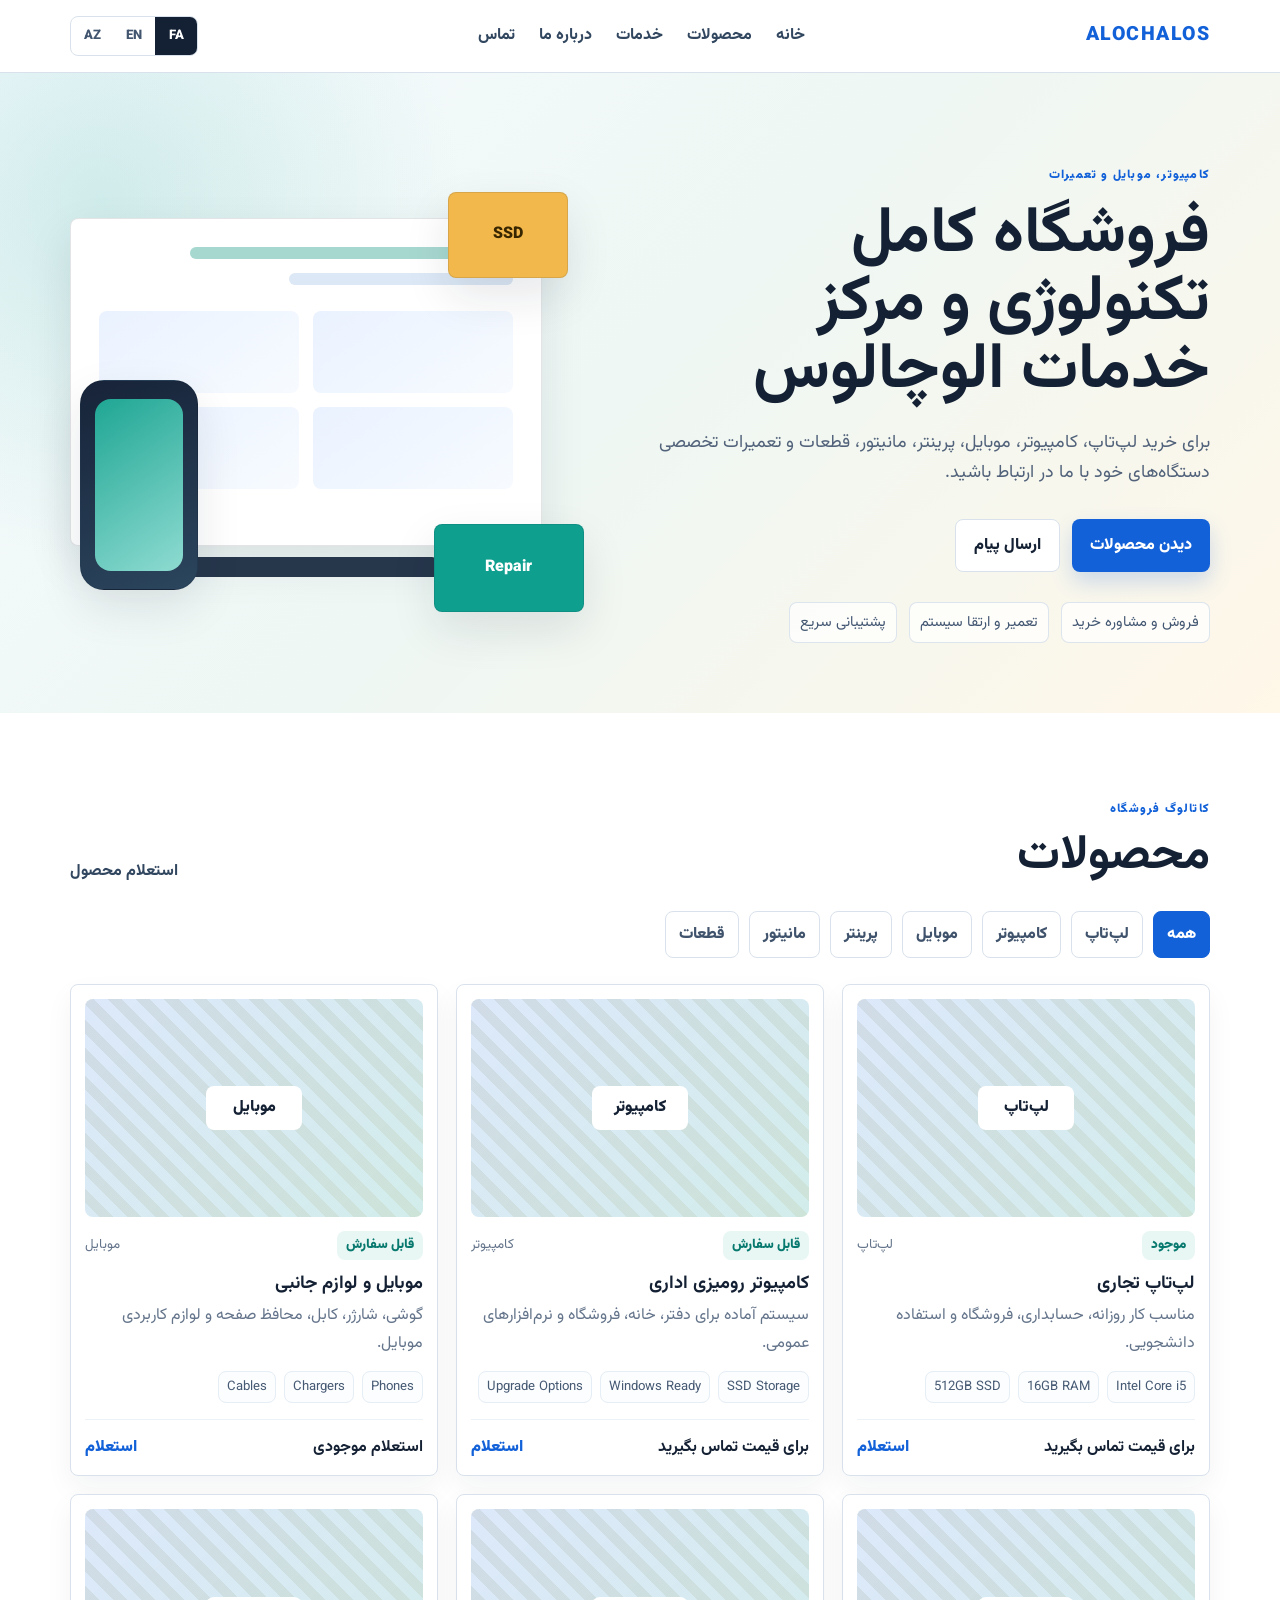
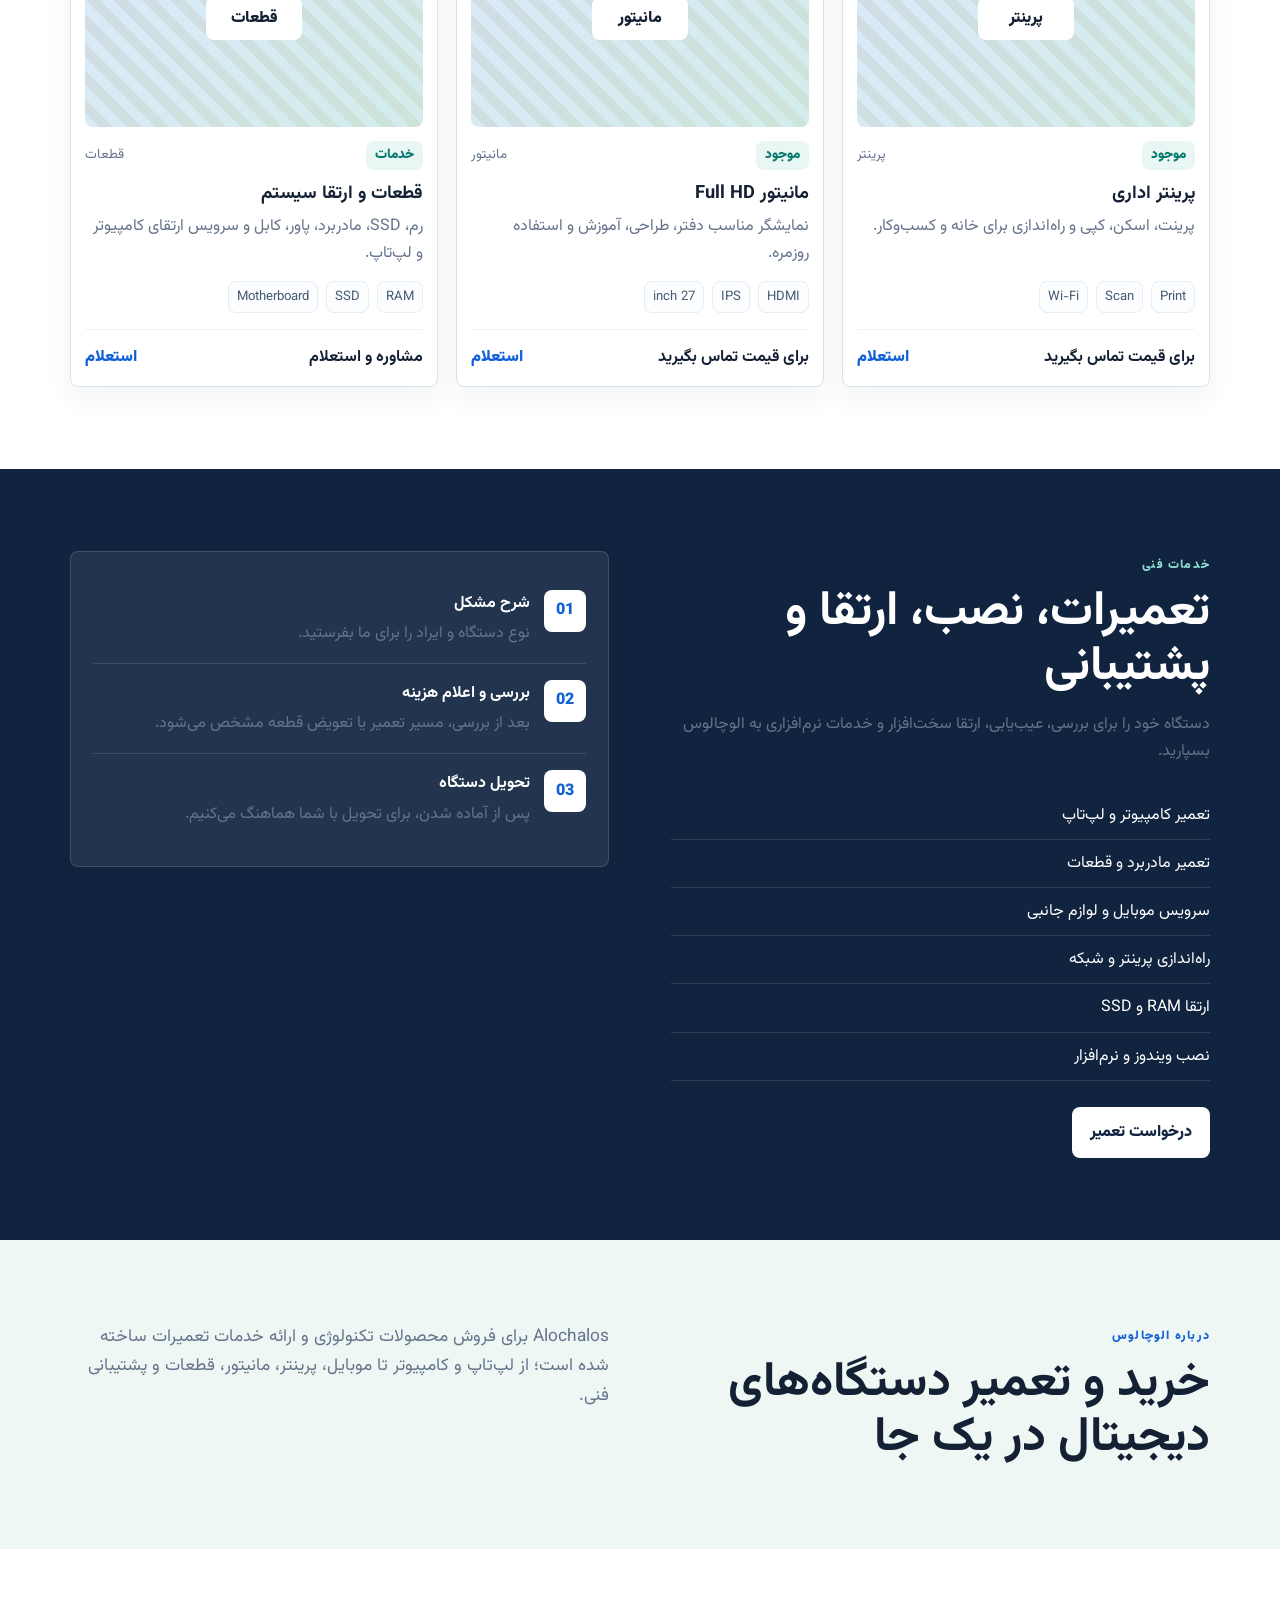
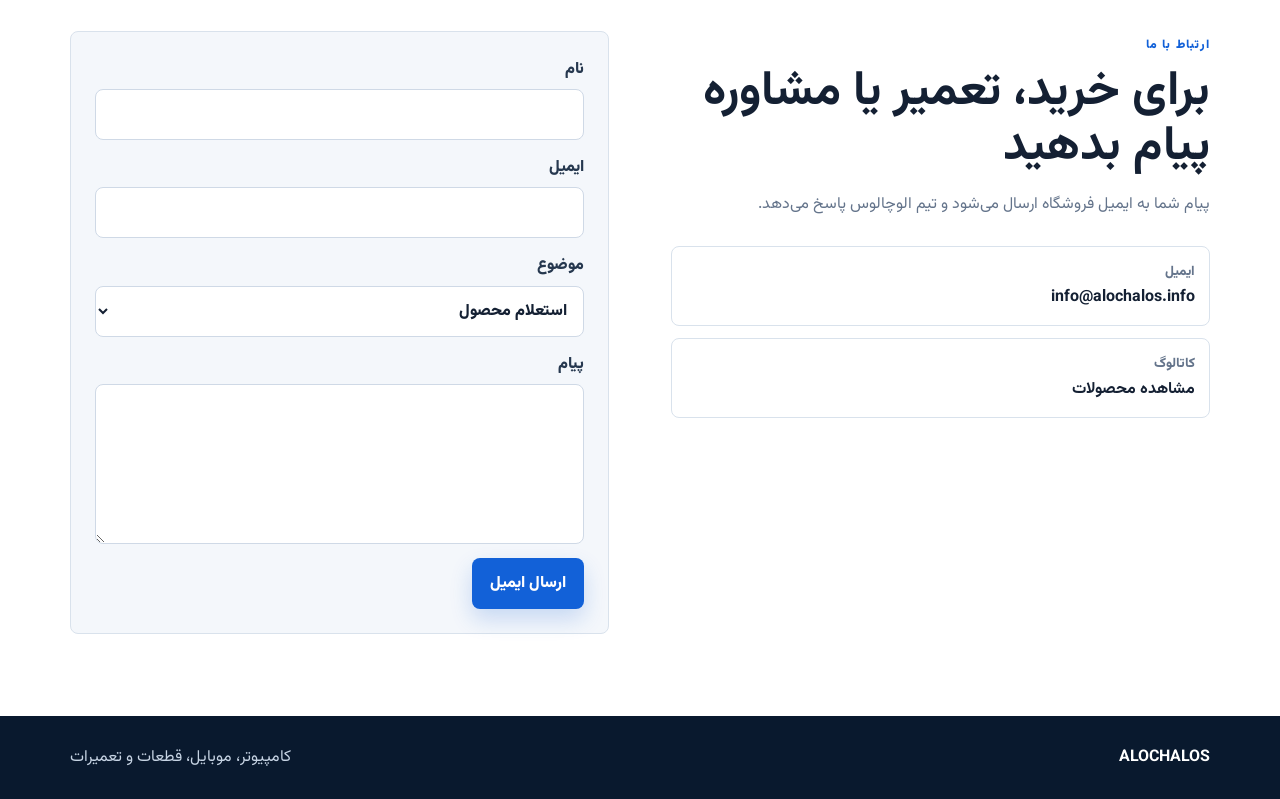
==== commit 9bd14980: "Use Persian typography stylesheet" ====
--- a/index.html
+++ b/index.html
@@ -6,6 +6,7 @@
   <title>Alochalos | فروشگاه تکنولوژی و تعمیرات</title>
   <meta name="description" content="Alochalos فروشگاه کامپیوتر، لپ‌تاپ، موبایل، پرینتر، مانیتور، قطعات و خدمات تعمیرات تخصصی." />
   <link rel="stylesheet" href="styles.css" />
+  <link rel="stylesheet" href="fonts.css" />
 </head>
 <body>
   <header class="topbar">
--- a/fonts.css
+++ b/fonts.css
@@ -0,0 +1,9 @@
+@import url('https://fonts.googleapis.com/css2?family=Vazirmatn:wght@400;500;600;700;800;900&display=swap');
+
+body,
+button,
+input,
+select,
+textarea {
+  font-family: "Vazirmatn", Inter, ui-sans-serif, system-ui, -apple-system, BlinkMacSystemFont, "Segoe UI", Tahoma, Arial, sans-serif;
+}
